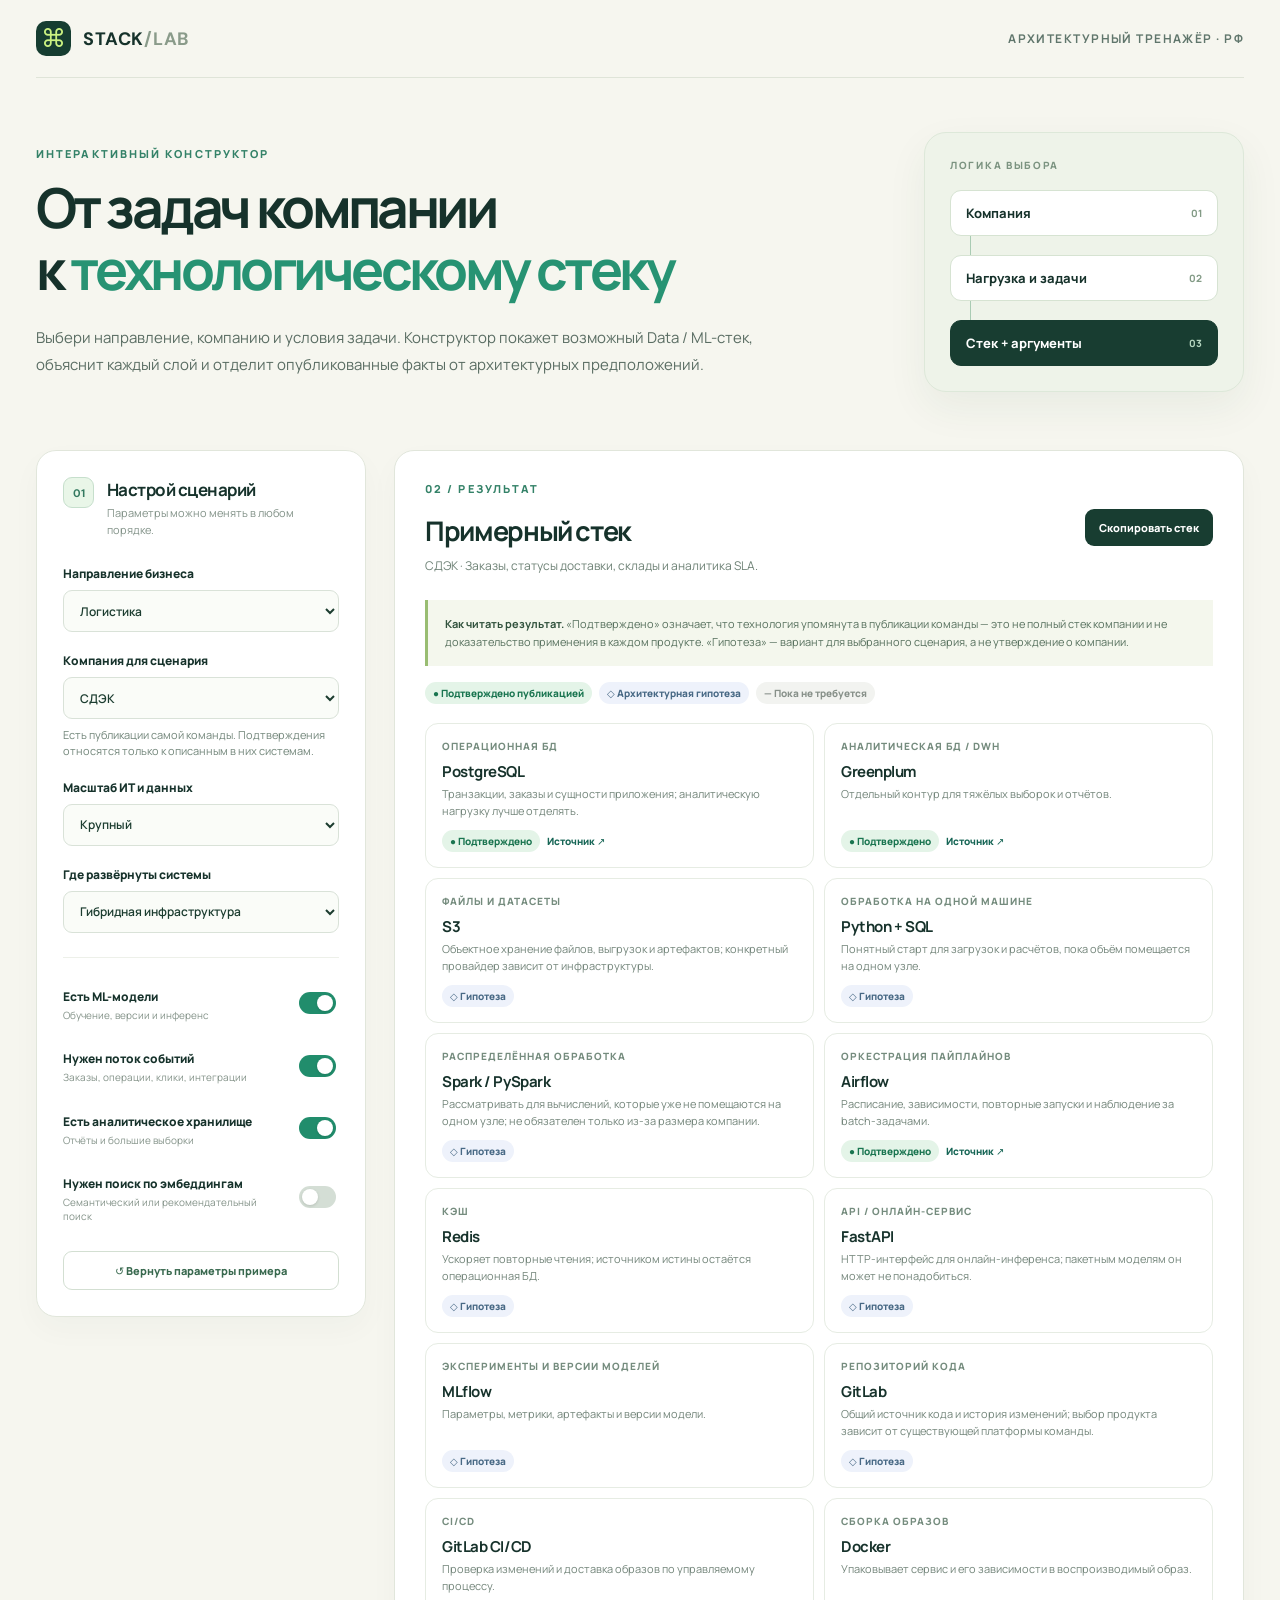
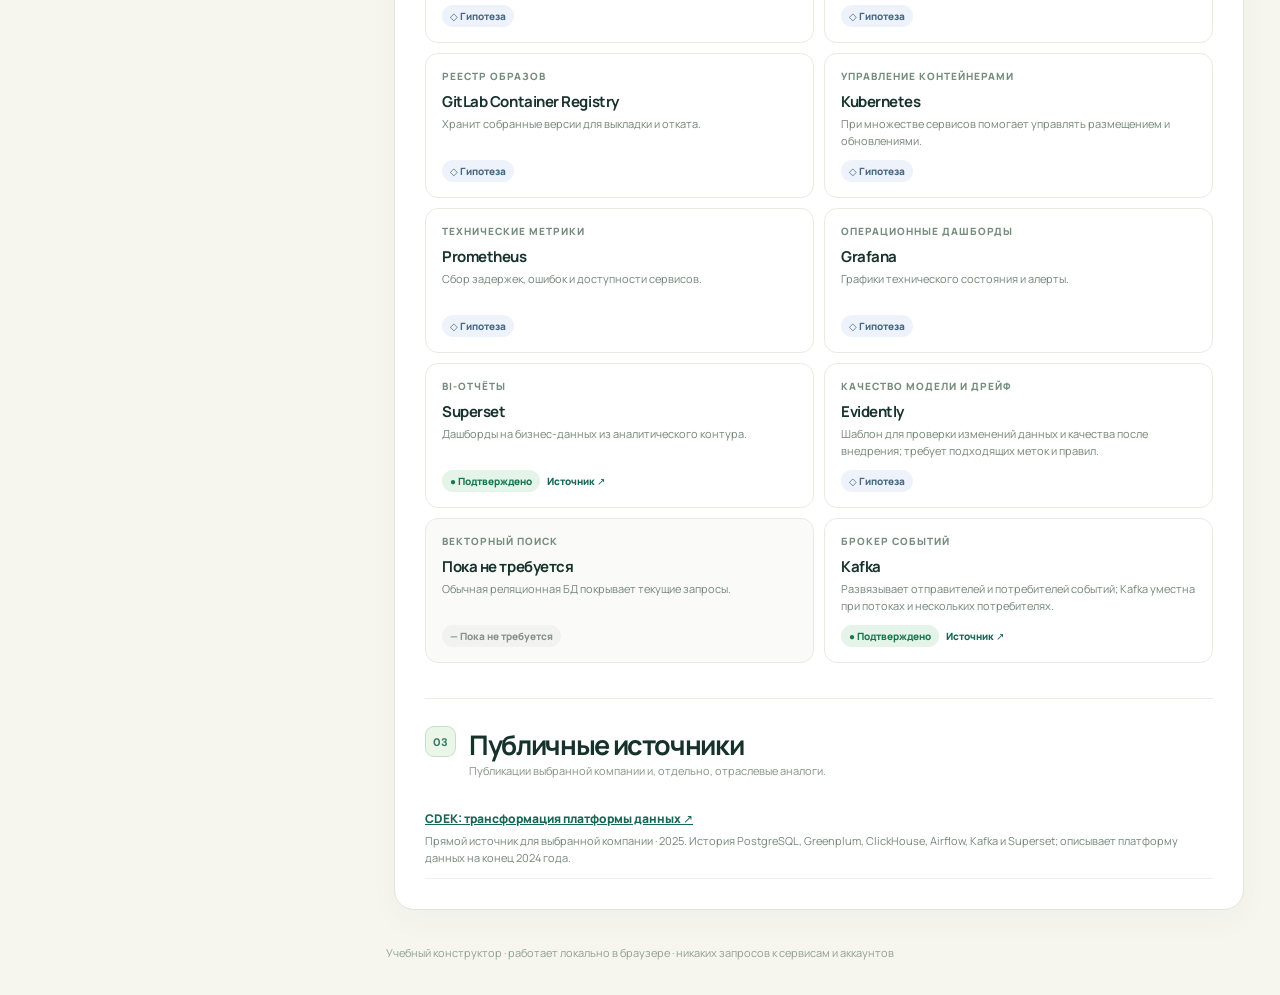
==== index.html @ 6a3a3552 "Add Russian Data and ML stack constructor" ====
<!doctype html>
<html lang="ru">
<head>
  <meta charset="utf-8">
  <meta name="viewport" content="width=device-width, initial-scale=1">
  <meta name="color-scheme" content="light">
  <title>Конструктор Data / ML-стека</title>
  <link rel="stylesheet" href="styles.css">
  <script src="app.js" defer></script>
</head>
<body>
  <div class="shell">
    <header class="site-header">
      <div class="brand"><span class="brand-mark">⌘</span><span>STACK<span class="brand-light">/LAB</span></span></div>
      <span class="header-note">Архитектурный тренажёр · РФ</span>
    </header>

    <main>
      <section class="hero">
        <div class="hero-copy">
          <p class="eyebrow">ИНТЕРАКТИВНЫЙ КОНСТРУКТОР</p>
          <h1>От задач компании<br>к <em>технологическому стеку</em></h1>
          <p class="lead">Выбери направление, компанию и условия задачи. Конструктор покажет возможный Data / ML-стек, объяснит каждый слой и отделит опубликованные факты от архитектурных предположений.</p>
        </div>
        <div class="hero-diagram" aria-hidden="true">
          <div class="diagram-label">ЛОГИКА ВЫБОРА</div>
          <div class="diagram-node">Компания <span>01</span></div>
          <div class="diagram-connector"></div>
          <div class="diagram-node">Нагрузка и задачи <span>02</span></div>
          <div class="diagram-connector"></div>
          <div class="diagram-node active">Стек + аргументы <span>03</span></div>
        </div>
      </section>

      <div class="workspace">
        <aside class="controls" aria-labelledby="config-title">
          <div class="panel-heading"><span class="step">01</span><div><h2 id="config-title">Настрой сценарий</h2><p>Параметры можно менять в любом порядке.</p></div></div>
          <label for="industry">Направление бизнеса</label>
          <select id="industry"></select>
          <label for="company">Компания для сценария</label>
          <select id="company"></select>
          <p class="field-hint" id="company-context"></p>

          <label for="scale">Масштаб ИТ и данных</label>
          <select id="scale"><option value="small">Небольшой</option><option value="medium">Средний</option><option value="large">Крупный</option></select>

          <label for="infra">Где развёрнуты системы</label>
          <select id="infra"><option value="cloud">Преимущественно облако</option><option value="onprem">Собственные серверы</option><option value="hybrid">Гибридная инфраструктура</option></select>

          <div class="divider"></div>
          <div class="toggle-row"><div><label for="ml">Есть ML-модели</label><p>Обучение, версии и инференс</p></div><input id="ml" type="checkbox"></div>
          <div class="toggle-row"><div><label for="events">Нужен поток событий</label><p>Заказы, операции, клики, интеграции</p></div><input id="events" type="checkbox"></div>
          <div class="toggle-row"><div><label for="analytics">Есть аналитическое хранилище</label><p>Отчёты и большие выборки</p></div><input id="analytics" type="checkbox"></div>
          <div class="toggle-row"><div><label for="vector">Нужен поиск по эмбеддингам</label><p>Семантический или рекомендательный поиск</p></div><input id="vector" type="checkbox"></div>
          <button class="secondary-button" id="reset" type="button">↺ Вернуть параметры примера</button>
        </aside>

        <section class="results" aria-labelledby="results-title">
          <div class="results-top"><div><p class="eyebrow">02 / РЕЗУЛЬТАТ</p><h2 id="results-title">Примерный стек</h2><p id="summary" class="result-summary"></p></div><button id="copy" class="copy-button" type="button">Скопировать стек</button></div>
          <div class="notice"><strong>Как читать результат.</strong> «Подтверждено» означает, что технология упомянута в публикации команды — это не полный стек компании и не доказательство применения в каждом продукте. «Гипотеза» — вариант для выбранного сценария, а не утверждение о компании.</div>
          <div class="legend"><span class="badge confirmed">● Подтверждено публикацией</span><span class="badge proposed">◇ Архитектурная гипотеза</span><span class="badge deferred">— Пока не требуется</span></div>
          <div id="stack" class="stack" aria-live="polite"></div>
          <section class="sources" aria-labelledby="sources-title"><div class="section-title"><span class="step">03</span><div><h2 id="sources-title">Публичные источники</h2><p>Публикации выбранной компании и, отдельно, отраслевые аналоги.</p></div></div><div id="sources-list"></div></section>
        </section>
      </div>
    </main>
    <footer>Учебный конструктор · работает локально в браузере · никаких запросов к сервисам и аккаунтов</footer>
  </div>
</body>
</html>
---- styles.css ----
@import url('https://fonts.googleapis.com/css2?family=DM+Sans:wght@400;500;600;700&family=Manrope:wght@400;500;600;700;800&display=swap');
:root{font-family:Manrope,'Segoe UI',sans-serif;color:#16322b;background:#f6f6ef;font-synthesis:none}
*{box-sizing:border-box}body{margin:0}button,select,input{font:inherit}button{cursor:pointer}a{color:#176656}a:hover{text-decoration:none}
.shell{max-width:1560px;margin:auto;padding:0 36px}.site-header{height:78px;display:flex;align-items:center;justify-content:space-between;border-bottom:1px solid #dfe4d8}.brand{display:flex;align-items:center;gap:12px;font-family:'DM Sans',sans-serif;font-size:18px;font-weight:700;letter-spacing:.03em}.brand-mark{display:grid;place-items:center;width:35px;height:35px;border-radius:10px;background:#163d31;color:#cbf281;font-size:25px}.brand-light{color:#8a9b8a}.header-note{font-size:12px;font-weight:700;letter-spacing:.12em;text-transform:uppercase;color:#60766c}
.hero{display:grid;grid-template-columns:minmax(0,1.5fr) 320px;gap:50px;align-items:center;padding:54px 0 58px}.eyebrow{margin:0 0 16px;color:#348268;font-size:11px;font-weight:800;letter-spacing:.19em}.hero h1{font-size:clamp(36px,4.3vw,65px);letter-spacing:-.065em;line-height:1.12;margin:0;max-width:890px}.hero em{font-style:normal;color:#279373}.lead{max-width:760px;line-height:1.75;color:#5a6d63;font-size:15px;margin:25px 0 0}.hero-diagram{padding:25px;border:1px solid #dde8d9;border-radius:22px;background:#eef3e9;box-shadow:0 16px 40px #244e3010}.diagram-label{font-size:10px;color:#7b9380;letter-spacing:.17em;font-weight:800;margin-bottom:18px}.diagram-node{display:flex;align-items:center;justify-content:space-between;padding:13px 15px;border:1px solid #d6e3d2;border-radius:11px;background:#fff;font-size:13px;font-weight:750}.diagram-node span{font-size:10px;color:#839b86}.diagram-node.active{background:#183d31;color:white;border-color:#183d31}.diagram-node.active span{color:#b5d6bf}.diagram-connector{height:19px;width:1px;background:#a9cbb3;margin-left:20px}
.workspace{display:grid;grid-template-columns:330px minmax(0,1fr);gap:28px;align-items:start}.controls,.results{border:1px solid #e1e6db;border-radius:20px;background:#fff;box-shadow:0 12px 30px #1a453508}.controls{padding:26px;position:sticky;top:20px}.panel-heading,.section-title{display:flex;align-items:flex-start;gap:13px;margin-bottom:27px}.step{display:grid;place-items:center;flex:none;width:31px;height:31px;border:1px solid #c6dfcc;border-radius:9px;background:#e9f6e8;color:#347960;font:700 11px 'DM Sans',sans-serif}.controls h2,.sources h2{font-size:17px;letter-spacing:-.03em;margin:1px 0 4px}.panel-heading p,.section-title p{color:#829288;font-size:11px;line-height:1.5;margin:0}.controls>label{display:block;font-size:12px;font-weight:800;margin:20px 0 8px}.controls select{width:100%;height:42px;padding:0 12px;border:1px solid #d9e2d8;background:#fafcf8;border-radius:9px;color:#1c3d30;font-weight:600;font-size:12px}.controls select:focus,.controls input:focus-visible,button:focus-visible{outline:3px solid #80cdb0;outline-offset:2px}.field-hint{min-height:31px;margin:8px 0 5px;color:#72867a;line-height:1.45;font-size:11px}.divider{height:1px;background:#edf0e9;margin:24px 0 14px}.toggle-row{display:flex;justify-content:space-between;align-items:center;gap:12px;padding:12px 0}.toggle-row label{font-size:12px;font-weight:800;cursor:pointer}.toggle-row p{font-size:10px;color:#849389;margin:3px 0 0;line-height:1.35}.toggle-row input{appearance:none;flex:none;width:37px;height:22px;border-radius:20px;background:#d4ded5;position:relative;cursor:pointer;transition:background .2s}.toggle-row input:after{content:"";position:absolute;top:3px;left:3px;width:16px;height:16px;border-radius:50%;background:white;box-shadow:0 1px 3px #0002;transition:transform .2s}.toggle-row input:checked{background:#218d6c}.toggle-row input:checked:after{transform:translateX(15px)}.secondary-button{width:100%;margin-top:16px;padding:11px;border:1px solid #d3dfd2;border-radius:9px;background:#fff;color:#39694f;font-size:11px;font-weight:800}.secondary-button:hover{background:#f2f8ee}
.results{padding:30px}.results-top{display:flex;justify-content:space-between;align-items:center;gap:20px}.results h2{font-size:27px;letter-spacing:-.05em;margin:0}.result-summary{font-size:12px;color:#6e8276;margin:8px 0 0}.copy-button{flex:none;padding:11px 14px;background:#183d31;color:#fff;border:0;border-radius:9px;font-size:11px;font-weight:800}.copy-button:hover{background:#276c53}.notice{margin:26px 0 16px;padding:15px 17px;border-left:3px solid #99bd72;background:#f4f7ed;color:#56705d;font-size:11px;line-height:1.65}.notice strong{color:#31523d}.legend{display:flex;gap:7px;flex-wrap:wrap;margin-bottom:19px}.badge{display:inline-flex;align-items:center;border-radius:99px;padding:4px 8px;font-size:10px;font-weight:800;white-space:nowrap}.badge.confirmed{background:#e4f4e8;color:#1a7550}.badge.proposed{background:#eef2fb;color:#486985}.badge.deferred{background:#f2f3f0;color:#88918a}
.stack{display:grid;grid-template-columns:repeat(2,minmax(0,1fr));gap:10px}.stack-card{border:1px solid #e6ece3;border-radius:13px;padding:15px 16px;min-height:124px;transition:border-color .2s,transform .2s;background:#fff}.stack-card:hover{border-color:#95c1a8;transform:translateY(-2px)}.stack-card.off{background:#fafbf9}.stack-card-head{display:flex;align-items:flex-start;justify-content:space-between;gap:9px}.layer{font-size:10px;text-transform:uppercase;letter-spacing:.1em;color:#758c7e;font-weight:800}.stack-card h3{font-size:15px;margin:8px 0 4px;letter-spacing:-.03em}.stack-card p{font-size:11px;line-height:1.5;color:#73857a;margin:0}.stack-card .badge{margin-top:11px}.stack-card a{font-size:10px;font-weight:800;text-decoration:none;margin-left:7px}.stack-card a:hover{text-decoration:underline}.stack-card .reason{min-height:33px}.sources{margin-top:35px;border-top:1px solid #e9eee7;padding-top:27px}.sources .section-title{margin-bottom:14px}.source-item{padding:12px 0;border-bottom:1px solid #eef1ec}.source-item a{font-size:12px;font-weight:800}.source-item p{font-size:11px;color:#74867b;line-height:1.55;margin:4px 0 0}.empty-source{color:#708378;font-size:12px}footer{padding:35px 0;color:#90a096;text-align:center;font-size:11px}
@media(max-width:980px){.hero{grid-template-columns:1fr}.hero-diagram{display:none}.workspace{grid-template-columns:1fr}.controls{position:static}.stack{grid-template-columns:repeat(2,minmax(0,1fr))}}
@media(max-width:640px){.shell{padding:0 16px}.site-header{height:62px}.header-note{display:none}.hero{padding:37px 0}.hero h1{font-size:37px}.lead{font-size:13px}.results,.controls{padding:20px}.results-top{align-items:flex-start;flex-direction:column}.stack{grid-template-columns:1fr}}
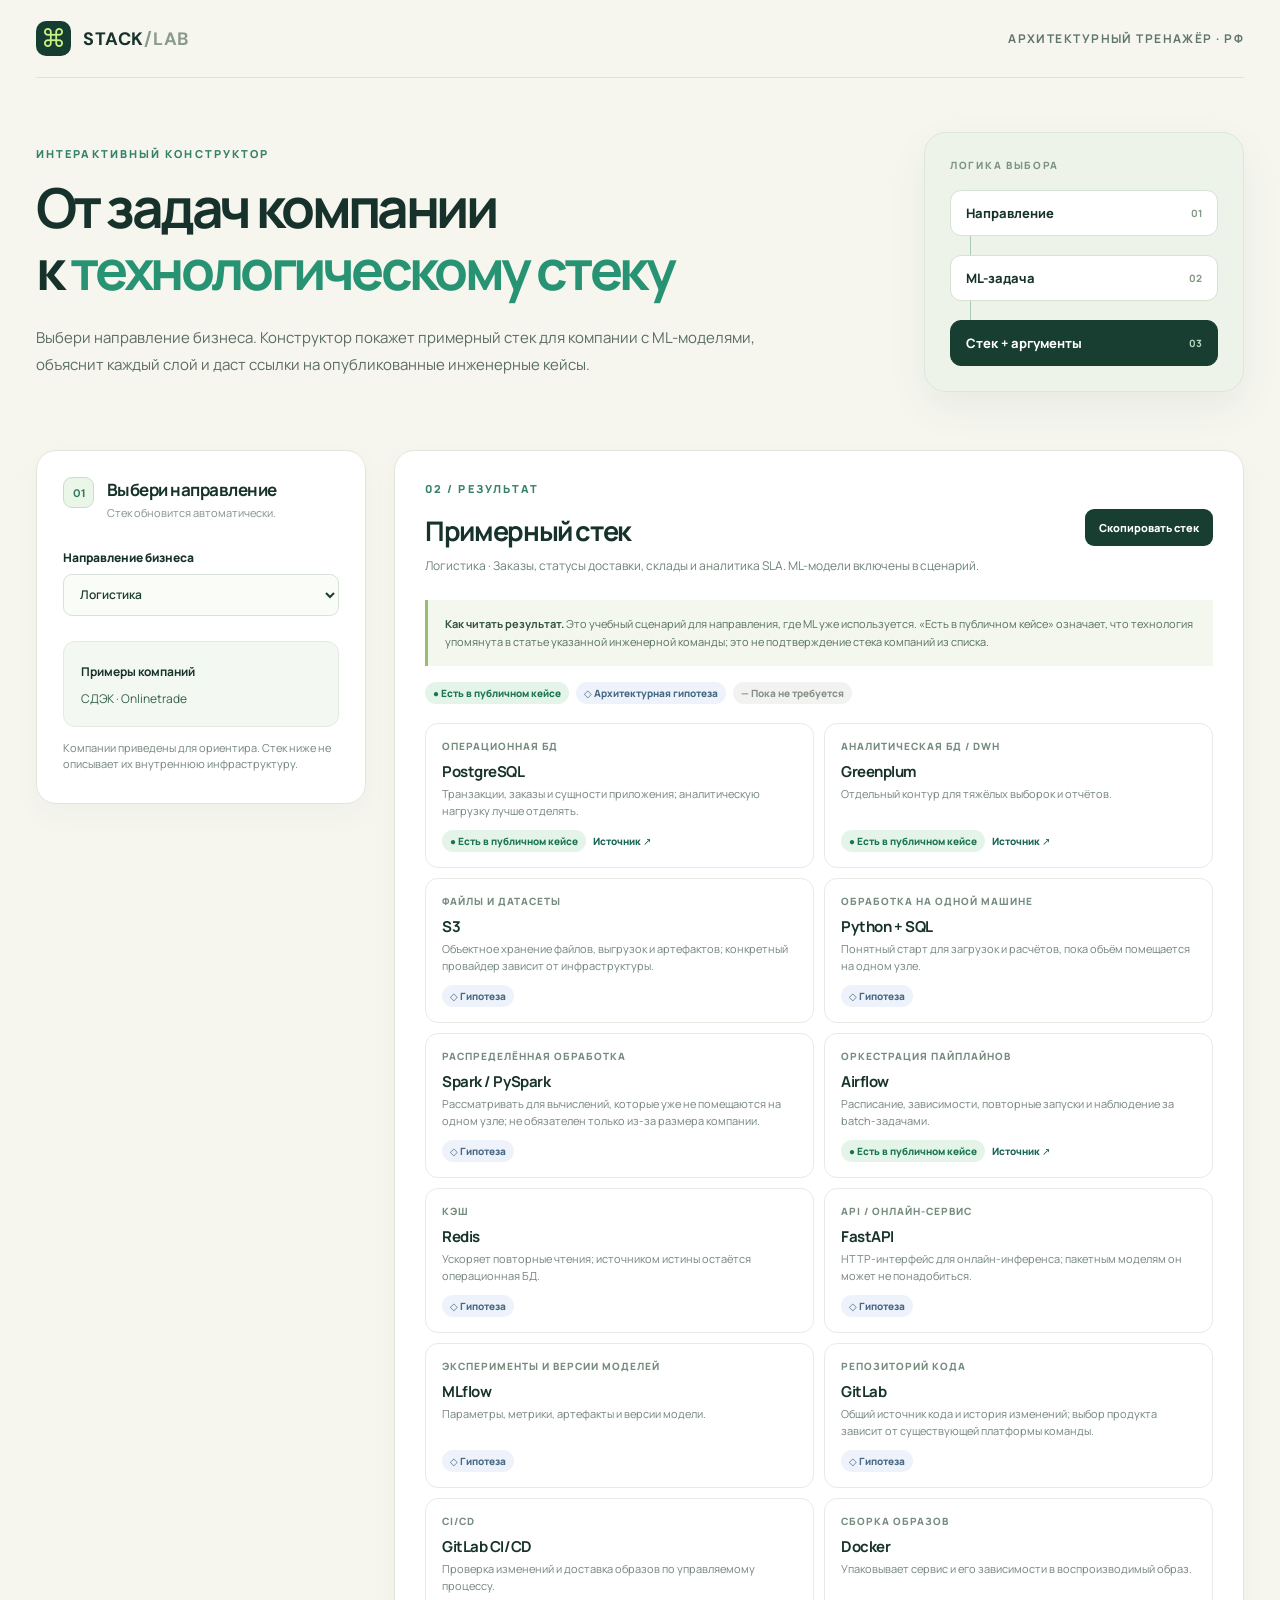
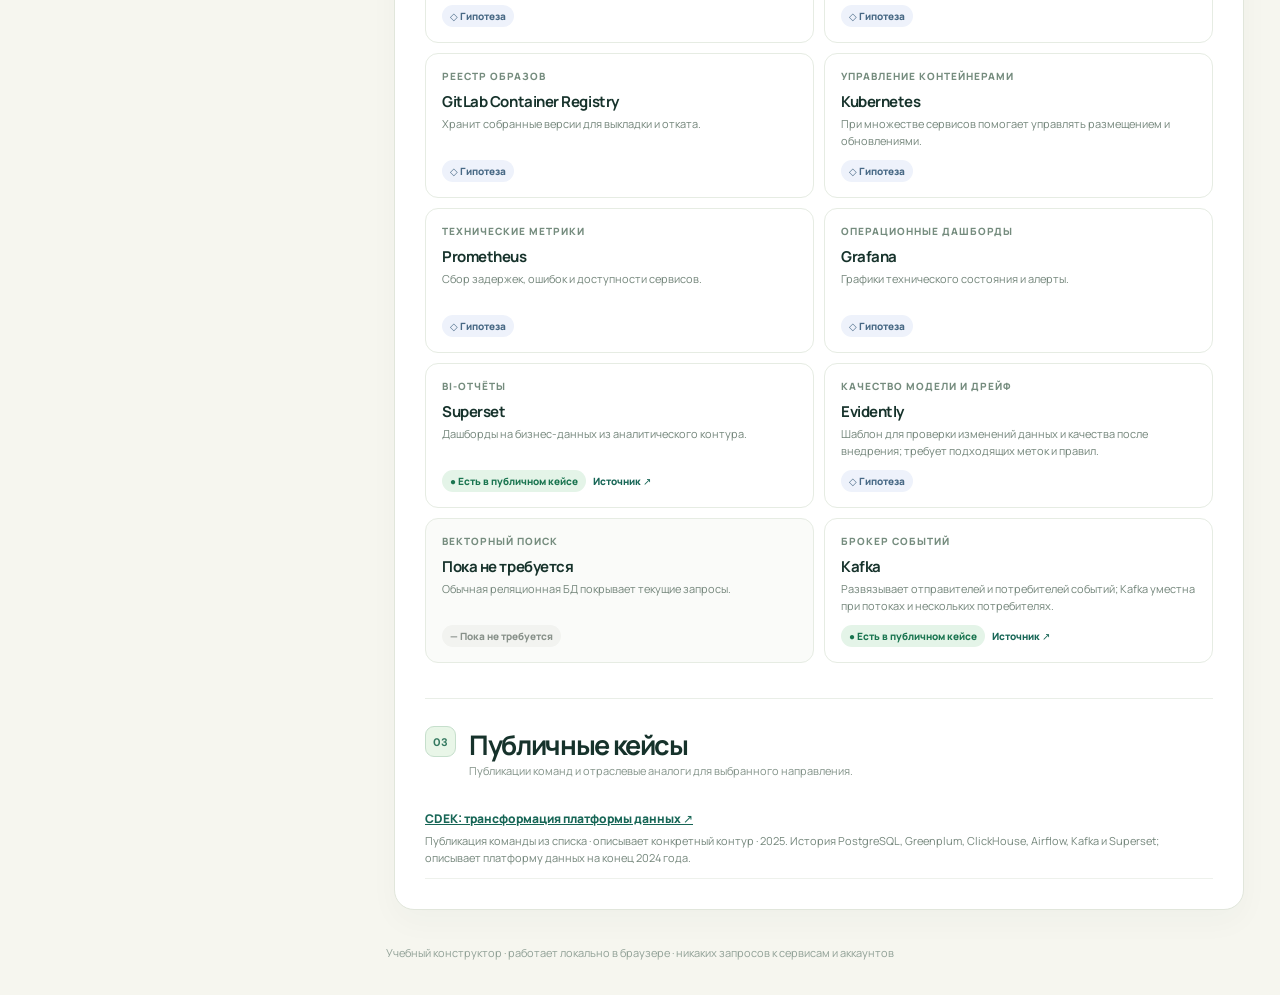
==== commit d51a7d4a: "Simplify sector scenarios and expand sourced company cases" ====
--- a/index.html
+++ b/index.html
@@ -20,13 +20,13 @@
         <div class="hero-copy">
           <p class="eyebrow">ИНТЕРАКТИВНЫЙ КОНСТРУКТОР</p>
           <h1>От задач компании<br>к <em>технологическому стеку</em></h1>
-          <p class="lead">Выбери направление, компанию и условия задачи. Конструктор покажет возможный Data / ML-стек, объяснит каждый слой и отделит опубликованные факты от архитектурных предположений.</p>
+          <p class="lead">Выбери направление бизнеса. Конструктор покажет примерный стек для компании с ML-моделями, объяснит каждый слой и даст ссылки на опубликованные инженерные кейсы.</p>
         </div>
         <div class="hero-diagram" aria-hidden="true">
           <div class="diagram-label">ЛОГИКА ВЫБОРА</div>
-          <div class="diagram-node">Компания <span>01</span></div>
+          <div class="diagram-node">Направление <span>01</span></div>
           <div class="diagram-connector"></div>
-          <div class="diagram-node">Нагрузка и задачи <span>02</span></div>
+          <div class="diagram-node">ML-задача <span>02</span></div>
           <div class="diagram-connector"></div>
           <div class="diagram-node active">Стек + аргументы <span>03</span></div>
         </div>
@@ -34,33 +34,19 @@
 
       <div class="workspace">
         <aside class="controls" aria-labelledby="config-title">
-          <div class="panel-heading"><span class="step">01</span><div><h2 id="config-title">Настрой сценарий</h2><p>Параметры можно менять в любом порядке.</p></div></div>
+          <div class="panel-heading"><span class="step">01</span><div><h2 id="config-title">Выбери направление</h2><p>Стек обновится автоматически.</p></div></div>
           <label for="industry">Направление бизнеса</label>
           <select id="industry"></select>
-          <label for="company">Компания для сценария</label>
-          <select id="company"></select>
-          <p class="field-hint" id="company-context"></p>
-
-          <label for="scale">Масштаб ИТ и данных</label>
-          <select id="scale"><option value="small">Небольшой</option><option value="medium">Средний</option><option value="large">Крупный</option></select>
-
-          <label for="infra">Где развёрнуты системы</label>
-          <select id="infra"><option value="cloud">Преимущественно облако</option><option value="onprem">Собственные серверы</option><option value="hybrid">Гибридная инфраструктура</option></select>
-
-          <div class="divider"></div>
-          <div class="toggle-row"><div><label for="ml">Есть ML-модели</label><p>Обучение, версии и инференс</p></div><input id="ml" type="checkbox"></div>
-          <div class="toggle-row"><div><label for="events">Нужен поток событий</label><p>Заказы, операции, клики, интеграции</p></div><input id="events" type="checkbox"></div>
-          <div class="toggle-row"><div><label for="analytics">Есть аналитическое хранилище</label><p>Отчёты и большие выборки</p></div><input id="analytics" type="checkbox"></div>
-          <div class="toggle-row"><div><label for="vector">Нужен поиск по эмбеддингам</label><p>Семантический или рекомендательный поиск</p></div><input id="vector" type="checkbox"></div>
-          <button class="secondary-button" id="reset" type="button">↺ Вернуть параметры примера</button>
+          <div class="company-examples"><strong>Примеры компаний</strong><p id="company-examples"></p></div>
+          <p class="field-hint">Компании приведены для ориентира. Стек ниже не описывает их внутреннюю инфраструктуру.</p>
         </aside>
 
         <section class="results" aria-labelledby="results-title">
           <div class="results-top"><div><p class="eyebrow">02 / РЕЗУЛЬТАТ</p><h2 id="results-title">Примерный стек</h2><p id="summary" class="result-summary"></p></div><button id="copy" class="copy-button" type="button">Скопировать стек</button></div>
-          <div class="notice"><strong>Как читать результат.</strong> «Подтверждено» означает, что технология упомянута в публикации команды — это не полный стек компании и не доказательство применения в каждом продукте. «Гипотеза» — вариант для выбранного сценария, а не утверждение о компании.</div>
-          <div class="legend"><span class="badge confirmed">● Подтверждено публикацией</span><span class="badge proposed">◇ Архитектурная гипотеза</span><span class="badge deferred">— Пока не требуется</span></div>
+          <div class="notice"><strong>Как читать результат.</strong> Это учебный сценарий для направления, где ML уже используется. «Есть в публичном кейсе» означает, что технология упомянута в статье указанной инженерной команды; это не подтверждение стека компаний из списка.</div>
+          <div class="legend"><span class="badge confirmed">● Есть в публичном кейсе</span><span class="badge proposed">◇ Архитектурная гипотеза</span><span class="badge deferred">— Пока не требуется</span></div>
           <div id="stack" class="stack" aria-live="polite"></div>
-          <section class="sources" aria-labelledby="sources-title"><div class="section-title"><span class="step">03</span><div><h2 id="sources-title">Публичные источники</h2><p>Публикации выбранной компании и, отдельно, отраслевые аналоги.</p></div></div><div id="sources-list"></div></section>
+          <section class="sources" aria-labelledby="sources-title"><div class="section-title"><span class="step">03</span><div><h2 id="sources-title">Публичные кейсы</h2><p>Публикации команд и отраслевые аналоги для выбранного направления.</p></div></div><div id="sources-list"></div></section>
         </section>
       </div>
     </main>
--- a/styles.css
+++ b/styles.css
@@ -5,6 +5,7 @@
 .hero{display:grid;grid-template-columns:minmax(0,1.5fr) 320px;gap:50px;align-items:center;padding:54px 0 58px}.eyebrow{margin:0 0 16px;color:#348268;font-size:11px;font-weight:800;letter-spacing:.19em}.hero h1{font-size:clamp(36px,4.3vw,65px);letter-spacing:-.065em;line-height:1.12;margin:0;max-width:890px}.hero em{font-style:normal;color:#279373}.lead{max-width:760px;line-height:1.75;color:#5a6d63;font-size:15px;margin:25px 0 0}.hero-diagram{padding:25px;border:1px solid #dde8d9;border-radius:22px;background:#eef3e9;box-shadow:0 16px 40px #244e3010}.diagram-label{font-size:10px;color:#7b9380;letter-spacing:.17em;font-weight:800;margin-bottom:18px}.diagram-node{display:flex;align-items:center;justify-content:space-between;padding:13px 15px;border:1px solid #d6e3d2;border-radius:11px;background:#fff;font-size:13px;font-weight:750}.diagram-node span{font-size:10px;color:#839b86}.diagram-node.active{background:#183d31;color:white;border-color:#183d31}.diagram-node.active span{color:#b5d6bf}.diagram-connector{height:19px;width:1px;background:#a9cbb3;margin-left:20px}
 .workspace{display:grid;grid-template-columns:330px minmax(0,1fr);gap:28px;align-items:start}.controls,.results{border:1px solid #e1e6db;border-radius:20px;background:#fff;box-shadow:0 12px 30px #1a453508}.controls{padding:26px;position:sticky;top:20px}.panel-heading,.section-title{display:flex;align-items:flex-start;gap:13px;margin-bottom:27px}.step{display:grid;place-items:center;flex:none;width:31px;height:31px;border:1px solid #c6dfcc;border-radius:9px;background:#e9f6e8;color:#347960;font:700 11px 'DM Sans',sans-serif}.controls h2,.sources h2{font-size:17px;letter-spacing:-.03em;margin:1px 0 4px}.panel-heading p,.section-title p{color:#829288;font-size:11px;line-height:1.5;margin:0}.controls>label{display:block;font-size:12px;font-weight:800;margin:20px 0 8px}.controls select{width:100%;height:42px;padding:0 12px;border:1px solid #d9e2d8;background:#fafcf8;border-radius:9px;color:#1c3d30;font-weight:600;font-size:12px}.controls select:focus,.controls input:focus-visible,button:focus-visible{outline:3px solid #80cdb0;outline-offset:2px}.field-hint{min-height:31px;margin:8px 0 5px;color:#72867a;line-height:1.45;font-size:11px}.divider{height:1px;background:#edf0e9;margin:24px 0 14px}.toggle-row{display:flex;justify-content:space-between;align-items:center;gap:12px;padding:12px 0}.toggle-row label{font-size:12px;font-weight:800;cursor:pointer}.toggle-row p{font-size:10px;color:#849389;margin:3px 0 0;line-height:1.35}.toggle-row input{appearance:none;flex:none;width:37px;height:22px;border-radius:20px;background:#d4ded5;position:relative;cursor:pointer;transition:background .2s}.toggle-row input:after{content:"";position:absolute;top:3px;left:3px;width:16px;height:16px;border-radius:50%;background:white;box-shadow:0 1px 3px #0002;transition:transform .2s}.toggle-row input:checked{background:#218d6c}.toggle-row input:checked:after{transform:translateX(15px)}.secondary-button{width:100%;margin-top:16px;padding:11px;border:1px solid #d3dfd2;border-radius:9px;background:#fff;color:#39694f;font-size:11px;font-weight:800}.secondary-button:hover{background:#f2f8ee}
 .results{padding:30px}.results-top{display:flex;justify-content:space-between;align-items:center;gap:20px}.results h2{font-size:27px;letter-spacing:-.05em;margin:0}.result-summary{font-size:12px;color:#6e8276;margin:8px 0 0}.copy-button{flex:none;padding:11px 14px;background:#183d31;color:#fff;border:0;border-radius:9px;font-size:11px;font-weight:800}.copy-button:hover{background:#276c53}.notice{margin:26px 0 16px;padding:15px 17px;border-left:3px solid #99bd72;background:#f4f7ed;color:#56705d;font-size:11px;line-height:1.65}.notice strong{color:#31523d}.legend{display:flex;gap:7px;flex-wrap:wrap;margin-bottom:19px}.badge{display:inline-flex;align-items:center;border-radius:99px;padding:4px 8px;font-size:10px;font-weight:800;white-space:nowrap}.badge.confirmed{background:#e4f4e8;color:#1a7550}.badge.proposed{background:#eef2fb;color:#486985}.badge.deferred{background:#f2f3f0;color:#88918a}
+.company-examples{margin-top:25px;padding:17px;background:#f4f8f2;border:1px solid #e1ebde;border-radius:12px}.company-examples strong{font-size:12px}.company-examples p{font-size:12px;line-height:1.7;color:#35614b;margin:8px 0 0}.controls .field-hint{margin-top:13px;min-height:0}
 .stack{display:grid;grid-template-columns:repeat(2,minmax(0,1fr));gap:10px}.stack-card{border:1px solid #e6ece3;border-radius:13px;padding:15px 16px;min-height:124px;transition:border-color .2s,transform .2s;background:#fff}.stack-card:hover{border-color:#95c1a8;transform:translateY(-2px)}.stack-card.off{background:#fafbf9}.stack-card-head{display:flex;align-items:flex-start;justify-content:space-between;gap:9px}.layer{font-size:10px;text-transform:uppercase;letter-spacing:.1em;color:#758c7e;font-weight:800}.stack-card h3{font-size:15px;margin:8px 0 4px;letter-spacing:-.03em}.stack-card p{font-size:11px;line-height:1.5;color:#73857a;margin:0}.stack-card .badge{margin-top:11px}.stack-card a{font-size:10px;font-weight:800;text-decoration:none;margin-left:7px}.stack-card a:hover{text-decoration:underline}.stack-card .reason{min-height:33px}.sources{margin-top:35px;border-top:1px solid #e9eee7;padding-top:27px}.sources .section-title{margin-bottom:14px}.source-item{padding:12px 0;border-bottom:1px solid #eef1ec}.source-item a{font-size:12px;font-weight:800}.source-item p{font-size:11px;color:#74867b;line-height:1.55;margin:4px 0 0}.empty-source{color:#708378;font-size:12px}footer{padding:35px 0;color:#90a096;text-align:center;font-size:11px}
 @media(max-width:980px){.hero{grid-template-columns:1fr}.hero-diagram{display:none}.workspace{grid-template-columns:1fr}.controls{position:static}.stack{grid-template-columns:repeat(2,minmax(0,1fr))}}
 @media(max-width:640px){.shell{padding:0 16px}.site-header{height:62px}.header-note{display:none}.hero{padding:37px 0}.hero h1{font-size:37px}.lead{font-size:13px}.results,.controls{padding:20px}.results-top{align-items:flex-start;flex-direction:column}.stack{grid-template-columns:1fr}}
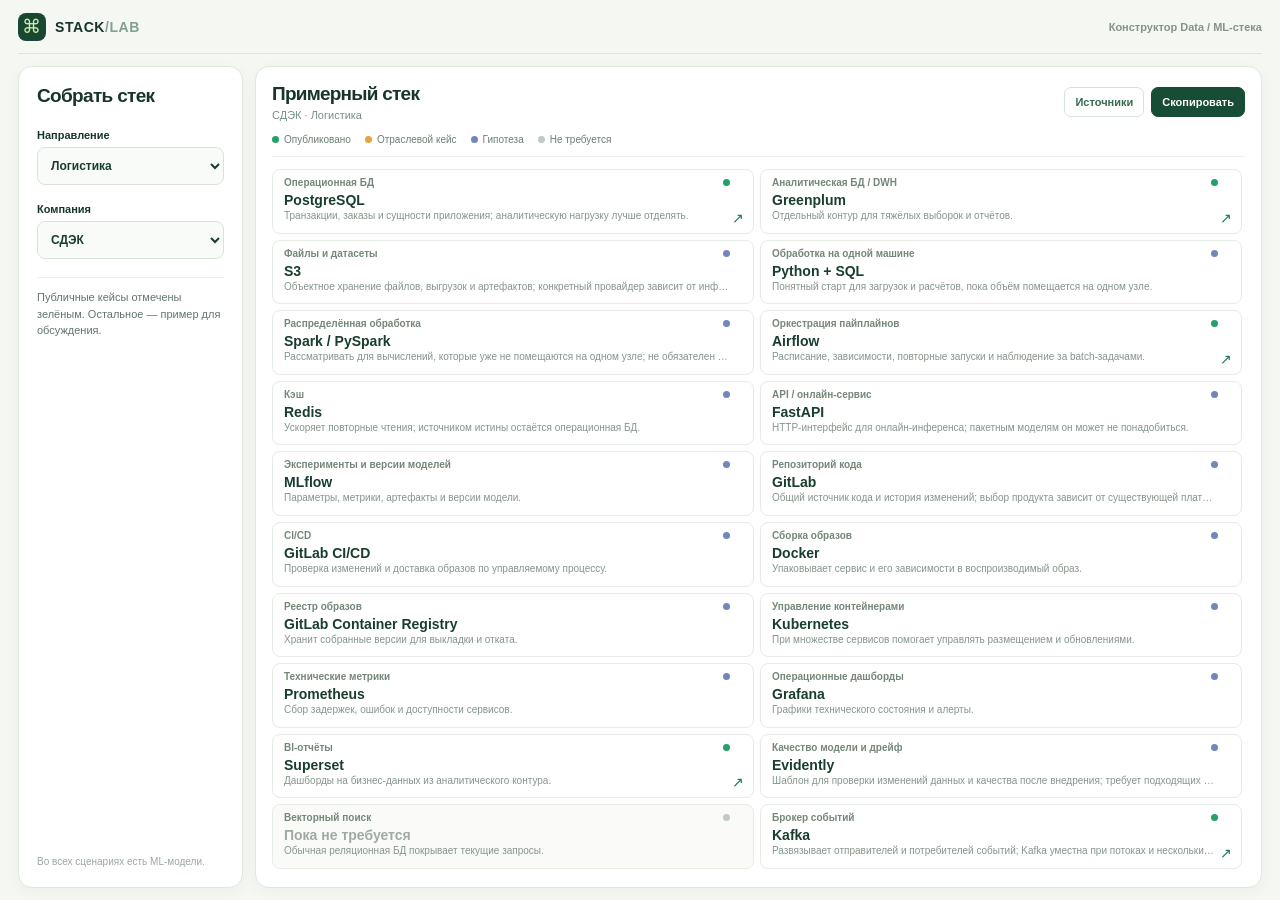
==== commit d5d92c73: "Fix stack rendering and add company selector" ====
--- a/index.html
+++ b/index.html
@@ -5,52 +5,41 @@
   <meta name="viewport" content="width=device-width, initial-scale=1">
   <meta name="color-scheme" content="light">
   <title>Конструктор Data / ML-стека</title>
-  <link rel="stylesheet" href="styles.css">
-  <script src="app.js" defer></script>
+  <link rel="stylesheet" href="styles.css?v=3">
+  <script src="app.js?v=3" defer></script>
 </head>
 <body>
   <div class="shell">
     <header class="site-header">
       <div class="brand"><span class="brand-mark">⌘</span><span>STACK<span class="brand-light">/LAB</span></span></div>
-      <span class="header-note">Архитектурный тренажёр · РФ</span>
+      <span class="header-note">Конструктор Data / ML-стека</span>
     </header>
 
-    <main>
-      <section class="hero">
-        <div class="hero-copy">
-          <p class="eyebrow">ИНТЕРАКТИВНЫЙ КОНСТРУКТОР</p>
-          <h1>От задач компании<br>к <em>технологическому стеку</em></h1>
-          <p class="lead">Выбери направление бизнеса. Конструктор покажет примерный стек для компании с ML-моделями, объяснит каждый слой и даст ссылки на опубликованные инженерные кейсы.</p>
+    <main class="workspace">
+      <aside class="controls" aria-labelledby="config-title">
+        <h1 id="config-title">Собрать стек</h1>
+        <label for="industry">Направление</label>
+        <select id="industry"></select>
+        <label for="company">Компания</label>
+        <select id="company"></select>
+        <p id="company-context" class="company-context"></p>
+        <p class="assumption">Во всех сценариях есть ML-модели.</p>
+      </aside>
+
+      <section class="results" aria-labelledby="results-title">
+        <div class="results-top">
+          <div><h2 id="results-title">Примерный стек</h2><p id="summary" class="result-summary"></p></div>
+          <div class="actions"><button id="sources-open" class="secondary-button" type="button">Источники</button><button id="copy" class="copy-button" type="button">Скопировать</button></div>
         </div>
-        <div class="hero-diagram" aria-hidden="true">
-          <div class="diagram-label">ЛОГИКА ВЫБОРА</div>
-          <div class="diagram-node">Направление <span>01</span></div>
-          <div class="diagram-connector"></div>
-          <div class="diagram-node">ML-задача <span>02</span></div>
-          <div class="diagram-connector"></div>
-          <div class="diagram-node active">Стек + аргументы <span>03</span></div>
-        </div>
+        <div class="legend"><span><i class="status-dot confirmed"></i>Опубликовано</span><span><i class="status-dot analog"></i>Отраслевой кейс</span><span><i class="status-dot proposed"></i>Гипотеза</span><span><i class="status-dot deferred"></i>Не требуется</span></div>
+        <div id="stack" class="stack" aria-live="polite"></div>
       </section>
+    </main>
+  </div>
 
-      <div class="workspace">
-        <aside class="controls" aria-labelledby="config-title">
-          <div class="panel-heading"><span class="step">01</span><div><h2 id="config-title">Выбери направление</h2><p>Стек обновится автоматически.</p></div></div>
-          <label for="industry">Направление бизнеса</label>
-          <select id="industry"></select>
-          <div class="company-examples"><strong>Примеры компаний</strong><p id="company-examples"></p></div>
-          <p class="field-hint">Компании приведены для ориентира. Стек ниже не описывает их внутреннюю инфраструктуру.</p>
-        </aside>
-
-        <section class="results" aria-labelledby="results-title">
-          <div class="results-top"><div><p class="eyebrow">02 / РЕЗУЛЬТАТ</p><h2 id="results-title">Примерный стек</h2><p id="summary" class="result-summary"></p></div><button id="copy" class="copy-button" type="button">Скопировать стек</button></div>
-          <div class="notice"><strong>Как читать результат.</strong> Это учебный сценарий для направления, где ML уже используется. «Есть в публичном кейсе» означает, что технология упомянута в статье указанной инженерной команды; это не подтверждение стека компаний из списка.</div>
-          <div class="legend"><span class="badge confirmed">● Есть в публичном кейсе</span><span class="badge proposed">◇ Архитектурная гипотеза</span><span class="badge deferred">— Пока не требуется</span></div>
-          <div id="stack" class="stack" aria-live="polite"></div>
-          <section class="sources" aria-labelledby="sources-title"><div class="section-title"><span class="step">03</span><div><h2 id="sources-title">Публичные кейсы</h2><p>Публикации команд и отраслевые аналоги для выбранного направления.</p></div></div><div id="sources-list"></div></section>
-        </section>
-      </div>
-    </main>
-    <footer>Учебный конструктор · работает локально в браузере · никаких запросов к сервисам и аккаунтов</footer>
-  </div>
+  <dialog id="sources-dialog" aria-labelledby="sources-title">
+    <div class="dialog-head"><div><h2 id="sources-title">Источники</h2><p id="sources-context"></p></div><button id="sources-close" type="button" aria-label="Закрыть">×</button></div>
+    <div id="sources-list"></div>
+  </dialog>
 </body>
 </html>
--- a/styles.css
+++ b/styles.css
@@ -1,11 +1,13 @@
-@import url('https://fonts.googleapis.com/css2?family=DM+Sans:wght@400;500;600;700&family=Manrope:wght@400;500;600;700;800&display=swap');
-:root{font-family:Manrope,'Segoe UI',sans-serif;color:#16322b;background:#f6f6ef;font-synthesis:none}
-*{box-sizing:border-box}body{margin:0}button,select,input{font:inherit}button{cursor:pointer}a{color:#176656}a:hover{text-decoration:none}
-.shell{max-width:1560px;margin:auto;padding:0 36px}.site-header{height:78px;display:flex;align-items:center;justify-content:space-between;border-bottom:1px solid #dfe4d8}.brand{display:flex;align-items:center;gap:12px;font-family:'DM Sans',sans-serif;font-size:18px;font-weight:700;letter-spacing:.03em}.brand-mark{display:grid;place-items:center;width:35px;height:35px;border-radius:10px;background:#163d31;color:#cbf281;font-size:25px}.brand-light{color:#8a9b8a}.header-note{font-size:12px;font-weight:700;letter-spacing:.12em;text-transform:uppercase;color:#60766c}
-.hero{display:grid;grid-template-columns:minmax(0,1.5fr) 320px;gap:50px;align-items:center;padding:54px 0 58px}.eyebrow{margin:0 0 16px;color:#348268;font-size:11px;font-weight:800;letter-spacing:.19em}.hero h1{font-size:clamp(36px,4.3vw,65px);letter-spacing:-.065em;line-height:1.12;margin:0;max-width:890px}.hero em{font-style:normal;color:#279373}.lead{max-width:760px;line-height:1.75;color:#5a6d63;font-size:15px;margin:25px 0 0}.hero-diagram{padding:25px;border:1px solid #dde8d9;border-radius:22px;background:#eef3e9;box-shadow:0 16px 40px #244e3010}.diagram-label{font-size:10px;color:#7b9380;letter-spacing:.17em;font-weight:800;margin-bottom:18px}.diagram-node{display:flex;align-items:center;justify-content:space-between;padding:13px 15px;border:1px solid #d6e3d2;border-radius:11px;background:#fff;font-size:13px;font-weight:750}.diagram-node span{font-size:10px;color:#839b86}.diagram-node.active{background:#183d31;color:white;border-color:#183d31}.diagram-node.active span{color:#b5d6bf}.diagram-connector{height:19px;width:1px;background:#a9cbb3;margin-left:20px}
-.workspace{display:grid;grid-template-columns:330px minmax(0,1fr);gap:28px;align-items:start}.controls,.results{border:1px solid #e1e6db;border-radius:20px;background:#fff;box-shadow:0 12px 30px #1a453508}.controls{padding:26px;position:sticky;top:20px}.panel-heading,.section-title{display:flex;align-items:flex-start;gap:13px;margin-bottom:27px}.step{display:grid;place-items:center;flex:none;width:31px;height:31px;border:1px solid #c6dfcc;border-radius:9px;background:#e9f6e8;color:#347960;font:700 11px 'DM Sans',sans-serif}.controls h2,.sources h2{font-size:17px;letter-spacing:-.03em;margin:1px 0 4px}.panel-heading p,.section-title p{color:#829288;font-size:11px;line-height:1.5;margin:0}.controls>label{display:block;font-size:12px;font-weight:800;margin:20px 0 8px}.controls select{width:100%;height:42px;padding:0 12px;border:1px solid #d9e2d8;background:#fafcf8;border-radius:9px;color:#1c3d30;font-weight:600;font-size:12px}.controls select:focus,.controls input:focus-visible,button:focus-visible{outline:3px solid #80cdb0;outline-offset:2px}.field-hint{min-height:31px;margin:8px 0 5px;color:#72867a;line-height:1.45;font-size:11px}.divider{height:1px;background:#edf0e9;margin:24px 0 14px}.toggle-row{display:flex;justify-content:space-between;align-items:center;gap:12px;padding:12px 0}.toggle-row label{font-size:12px;font-weight:800;cursor:pointer}.toggle-row p{font-size:10px;color:#849389;margin:3px 0 0;line-height:1.35}.toggle-row input{appearance:none;flex:none;width:37px;height:22px;border-radius:20px;background:#d4ded5;position:relative;cursor:pointer;transition:background .2s}.toggle-row input:after{content:"";position:absolute;top:3px;left:3px;width:16px;height:16px;border-radius:50%;background:white;box-shadow:0 1px 3px #0002;transition:transform .2s}.toggle-row input:checked{background:#218d6c}.toggle-row input:checked:after{transform:translateX(15px)}.secondary-button{width:100%;margin-top:16px;padding:11px;border:1px solid #d3dfd2;border-radius:9px;background:#fff;color:#39694f;font-size:11px;font-weight:800}.secondary-button:hover{background:#f2f8ee}
-.results{padding:30px}.results-top{display:flex;justify-content:space-between;align-items:center;gap:20px}.results h2{font-size:27px;letter-spacing:-.05em;margin:0}.result-summary{font-size:12px;color:#6e8276;margin:8px 0 0}.copy-button{flex:none;padding:11px 14px;background:#183d31;color:#fff;border:0;border-radius:9px;font-size:11px;font-weight:800}.copy-button:hover{background:#276c53}.notice{margin:26px 0 16px;padding:15px 17px;border-left:3px solid #99bd72;background:#f4f7ed;color:#56705d;font-size:11px;line-height:1.65}.notice strong{color:#31523d}.legend{display:flex;gap:7px;flex-wrap:wrap;margin-bottom:19px}.badge{display:inline-flex;align-items:center;border-radius:99px;padding:4px 8px;font-size:10px;font-weight:800;white-space:nowrap}.badge.confirmed{background:#e4f4e8;color:#1a7550}.badge.proposed{background:#eef2fb;color:#486985}.badge.deferred{background:#f2f3f0;color:#88918a}
-.company-examples{margin-top:25px;padding:17px;background:#f4f8f2;border:1px solid #e1ebde;border-radius:12px}.company-examples strong{font-size:12px}.company-examples p{font-size:12px;line-height:1.7;color:#35614b;margin:8px 0 0}.controls .field-hint{margin-top:13px;min-height:0}
-.stack{display:grid;grid-template-columns:repeat(2,minmax(0,1fr));gap:10px}.stack-card{border:1px solid #e6ece3;border-radius:13px;padding:15px 16px;min-height:124px;transition:border-color .2s,transform .2s;background:#fff}.stack-card:hover{border-color:#95c1a8;transform:translateY(-2px)}.stack-card.off{background:#fafbf9}.stack-card-head{display:flex;align-items:flex-start;justify-content:space-between;gap:9px}.layer{font-size:10px;text-transform:uppercase;letter-spacing:.1em;color:#758c7e;font-weight:800}.stack-card h3{font-size:15px;margin:8px 0 4px;letter-spacing:-.03em}.stack-card p{font-size:11px;line-height:1.5;color:#73857a;margin:0}.stack-card .badge{margin-top:11px}.stack-card a{font-size:10px;font-weight:800;text-decoration:none;margin-left:7px}.stack-card a:hover{text-decoration:underline}.stack-card .reason{min-height:33px}.sources{margin-top:35px;border-top:1px solid #e9eee7;padding-top:27px}.sources .section-title{margin-bottom:14px}.source-item{padding:12px 0;border-bottom:1px solid #eef1ec}.source-item a{font-size:12px;font-weight:800}.source-item p{font-size:11px;color:#74867b;line-height:1.55;margin:4px 0 0}.empty-source{color:#708378;font-size:12px}footer{padding:35px 0;color:#90a096;text-align:center;font-size:11px}
-@media(max-width:980px){.hero{grid-template-columns:1fr}.hero-diagram{display:none}.workspace{grid-template-columns:1fr}.controls{position:static}.stack{grid-template-columns:repeat(2,minmax(0,1fr))}}
-@media(max-width:640px){.shell{padding:0 16px}.site-header{height:62px}.header-note{display:none}.hero{padding:37px 0}.hero h1{font-size:37px}.lead{font-size:13px}.results,.controls{padding:20px}.results-top{align-items:flex-start;flex-direction:column}.stack{grid-template-columns:1fr}}
+:root{font-family:'Segoe UI',Arial,sans-serif;color:#17352d;background:#f5f7f2;font-synthesis:none}
+*{box-sizing:border-box}body{margin:0}button,select{font:inherit}button{cursor:pointer}a{color:#18765b}
+.shell{height:100vh;min-height:600px;max-width:1600px;margin:auto;padding:0 18px;display:flex;flex-direction:column}
+.site-header{height:54px;flex:none;display:flex;align-items:center;justify-content:space-between;border-bottom:1px solid #dce6db}
+.brand{display:flex;align-items:center;gap:9px;font-size:14px;font-weight:800;letter-spacing:.04em}.brand-mark{display:grid;place-items:center;width:28px;height:28px;border-radius:8px;background:#194734;color:#d0eea4;font-size:19px}.brand-light{color:#83a093}.header-note{font-size:11px;color:#829388;font-weight:600}
+.workspace{flex:1;min-height:0;display:grid;grid-template-columns:225px minmax(0,1fr);gap:12px;padding:12px 0}.controls,.results{min-width:0;border:1px solid #dfe8dd;border-radius:14px;background:#fff;box-shadow:0 4px 16px #183d2a0a}
+.controls{padding:18px;display:flex;flex-direction:column}.controls h1{font-size:19px;letter-spacing:-.035em;margin:0 0 22px}.controls label{font-size:11px;font-weight:750;margin:0 0 6px}.controls select{height:38px;width:100%;margin-bottom:18px;padding:0 9px;border:1px solid #d9e3d8;border-radius:8px;background:#f9fbf8;color:#193e30;font-size:12px;font-weight:600}.controls select:focus-visible,button:focus-visible,a:focus-visible{outline:3px solid #86d0ad;outline-offset:2px}.company-context{margin:0;padding:11px 0;border-top:1px solid #edf1eb;color:#62766b;font-size:11px;line-height:1.5}.assumption{margin:auto 0 0;color:#9aa99d;font-size:10px;line-height:1.4}
+.results{min-height:0;padding:16px;display:flex;flex-direction:column}.results-top{flex:none;display:flex;justify-content:space-between;align-items:center;gap:15px}.results h2{font-size:19px;letter-spacing:-.04em;margin:0}.result-summary{font-size:11px;color:#789083;margin:4px 0 0}.actions{display:flex;gap:7px;flex:none}.actions button{border-radius:7px;padding:8px 10px;font-size:11px;font-weight:700}.secondary-button{border:1px solid #d7e2d8;background:#fff;color:#356b50}.secondary-button:hover{background:#f0f8ef}.copy-button{border:1px solid #174d37;background:#174d37;color:#fff}.copy-button:hover{background:#286f4e}
+.legend{flex:none;display:flex;gap:14px;flex-wrap:wrap;margin:13px 0 12px;padding-bottom:11px;border-bottom:1px solid #edf1eb;font-size:10px;color:#6c8073}.legend span{display:inline-flex;gap:5px;align-items:center}.status-dot{display:inline-block;width:7px;height:7px;flex:none;border-radius:50%;background:#a8b8aa}.status-dot.confirmed{background:#24a06b}.status-dot.analog{background:#e3a53d}.status-dot.proposed{background:#7187bc}.status-dot.deferred{background:#c0c9c2}
+.stack{flex:1;min-height:0;overflow-y:auto;display:grid;grid-template-columns:repeat(2,minmax(0,1fr));grid-auto-rows:minmax(58px,1fr);gap:6px;padding:0 3px 2px 0;scrollbar-color:#c5d4c6 transparent;scrollbar-width:thin}.stack-card{position:relative;min-width:0;min-height:0;border:1px solid #e5ece3;border-radius:8px;padding:7px 11px;background:#fff;overflow:hidden}.stack-card:hover{border-color:#9cc9aa;background:#fcfefb}.stack-card.deferred{background:#fafbf9}.card-top{display:flex;align-items:center;justify-content:space-between;gap:5px;padding-right:12px}.layer{overflow:hidden;text-overflow:ellipsis;white-space:nowrap;color:#748779;font-size:10px;font-weight:650}.tech{margin:4px 14px 1px 0;overflow:hidden;text-overflow:ellipsis;white-space:nowrap;color:#193e2e;font-size:14px;font-weight:750;line-height:1.15}.deferred .tech{color:#a0aaa1}.reason{margin:0 12px 0 0;overflow:hidden;text-overflow:ellipsis;white-space:nowrap;color:#85958a;font-size:10px;line-height:1.3}.card-source{position:absolute;right:9px;bottom:8px;font-size:14px;text-decoration:none;line-height:1}.card-source:hover{text-decoration:underline}
+dialog{width:min(560px,calc(100% - 28px));max-height:min(650px,calc(100vh - 40px));border:1px solid #d8e7d8;border-radius:13px;padding:18px 20px;box-shadow:0 25px 75px #193b3050;color:#17352d}dialog::backdrop{background:#14291f99}.dialog-head{display:flex;justify-content:space-between;align-items:flex-start;gap:15px;padding-bottom:10px;border-bottom:1px solid #e8eee6}.dialog-head h2{font-size:18px;margin:0}.dialog-head p{font-size:11px;color:#718579;margin:5px 0 0;line-height:1.5}.dialog-head button{border:0;background:#f1f5ef;color:#4c6956;border-radius:6px;width:26px;height:26px;font-size:20px;line-height:1}.source-item{padding:12px 0;border-bottom:1px solid #edf1eb}.source-item a{font-size:12px;font-weight:700}.source-item p{font-size:11px;line-height:1.5;color:#6e8175;margin:5px 0 0}
+@media(max-width:760px){.shell{height:auto;min-height:100vh}.workspace{display:block;padding:10px 0}.controls{margin-bottom:10px}.controls h1{margin-bottom:15px}.controls select{margin-bottom:12px}.assumption{margin-top:10px}.results{min-height:0}.stack{overflow:visible;grid-auto-rows:minmax(64px,auto)}}
+@media(max-width:520px){.shell{padding:0 10px}.header-note{display:none}.results-top{align-items:flex-start;flex-direction:column}.legend{gap:7px 12px}.stack{grid-template-columns:1fr}.stack-card{min-height:62px}}
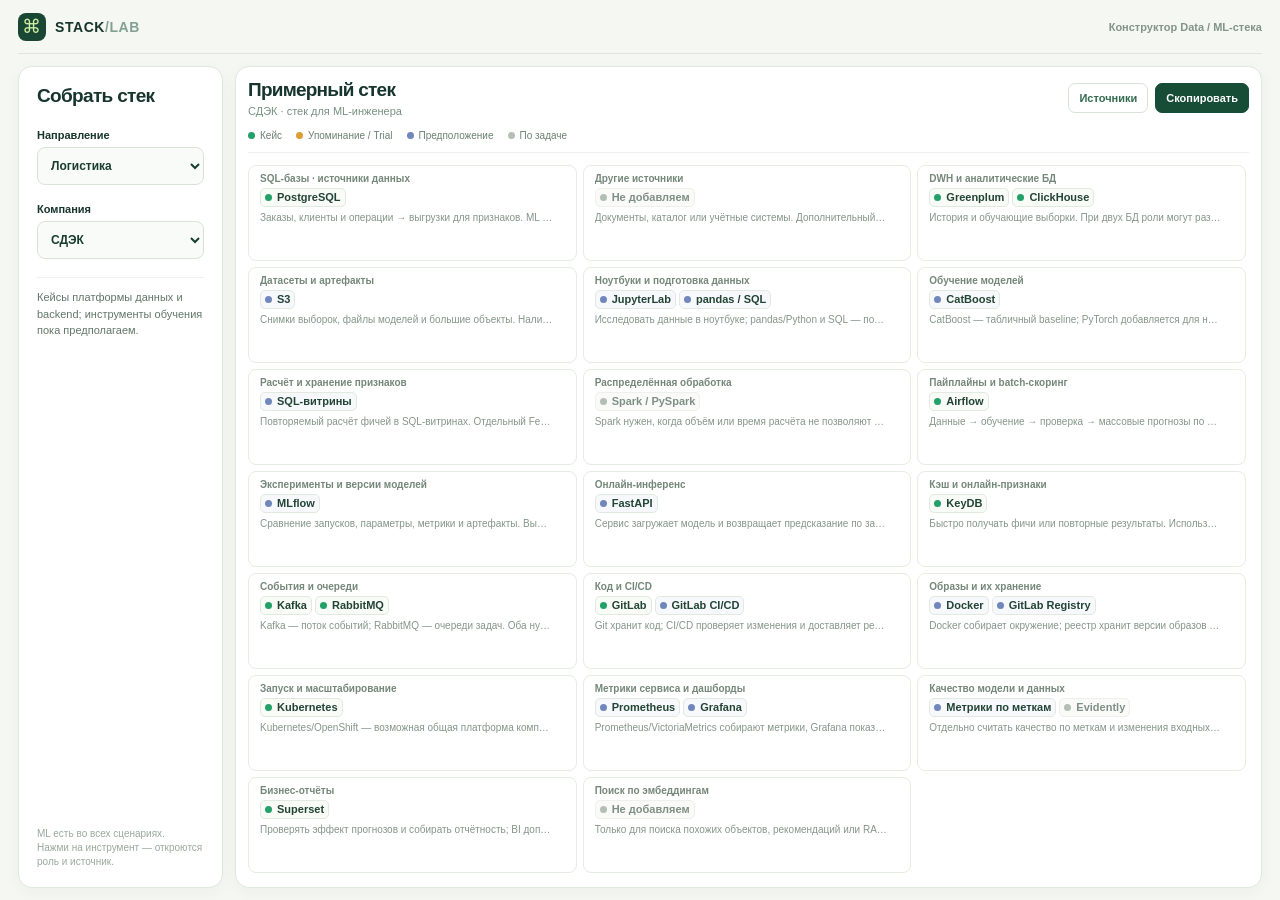
==== commit 2a93f275: "Build ML-focused company stacks with per-tool evidence" ====
--- a/index.html
+++ b/index.html
@@ -5,8 +5,10 @@
   <meta name="viewport" content="width=device-width, initial-scale=1">
   <meta name="color-scheme" content="light">
   <title>Конструктор Data / ML-стека</title>
-  <link rel="stylesheet" href="styles.css?v=3">
-  <script src="app.js?v=3" defer></script>
+  <link rel="stylesheet" href="styles.css?v=4">
+  <script src="app.js?v=4" defer></script>
+  <script src="catalog.js?v=4" defer></script>
+  <script src="engine.js?v=4" defer></script>
 </head>
 <body>
   <div class="shell">
@@ -23,7 +25,7 @@
         <label for="company">Компания</label>
         <select id="company"></select>
         <p id="company-context" class="company-context"></p>
-        <p class="assumption">Во всех сценариях есть ML-модели.</p>
+        <p class="assumption">ML есть во всех сценариях.<br>Нажми на инструмент — откроются роль и источник.</p>
       </aside>
 
       <section class="results" aria-labelledby="results-title">
@@ -31,7 +33,7 @@
           <div><h2 id="results-title">Примерный стек</h2><p id="summary" class="result-summary"></p></div>
           <div class="actions"><button id="sources-open" class="secondary-button" type="button">Источники</button><button id="copy" class="copy-button" type="button">Скопировать</button></div>
         </div>
-        <div class="legend"><span><i class="status-dot confirmed"></i>Опубликовано</span><span><i class="status-dot analog"></i>Отраслевой кейс</span><span><i class="status-dot proposed"></i>Гипотеза</span><span><i class="status-dot deferred"></i>Не требуется</span></div>
+        <div class="legend"><span><i class="status-dot confirmed"></i>Кейс</span><span><i class="status-dot mentioned"></i>Упоминание / Trial</span><span><i class="status-dot proposed"></i>Предположение</span><span><i class="status-dot optional"></i>По задаче</span></div>
         <div id="stack" class="stack" aria-live="polite"></div>
       </section>
     </main>
--- a/styles.css
+++ b/styles.css
@@ -11,3 +11,5 @@
 dialog{width:min(560px,calc(100% - 28px));max-height:min(650px,calc(100vh - 40px));border:1px solid #d8e7d8;border-radius:13px;padding:18px 20px;box-shadow:0 25px 75px #193b3050;color:#17352d}dialog::backdrop{background:#14291f99}.dialog-head{display:flex;justify-content:space-between;align-items:flex-start;gap:15px;padding-bottom:10px;border-bottom:1px solid #e8eee6}.dialog-head h2{font-size:18px;margin:0}.dialog-head p{font-size:11px;color:#718579;margin:5px 0 0;line-height:1.5}.dialog-head button{border:0;background:#f1f5ef;color:#4c6956;border-radius:6px;width:26px;height:26px;font-size:20px;line-height:1}.source-item{padding:12px 0;border-bottom:1px solid #edf1eb}.source-item a{font-size:12px;font-weight:700}.source-item p{font-size:11px;line-height:1.5;color:#6e8175;margin:5px 0 0}
 @media(max-width:760px){.shell{height:auto;min-height:100vh}.workspace{display:block;padding:10px 0}.controls{margin-bottom:10px}.controls h1{margin-bottom:15px}.controls select{margin-bottom:12px}.assumption{margin-top:10px}.results{min-height:0}.stack{overflow:visible;grid-auto-rows:minmax(64px,auto)}}
 @media(max-width:520px){.shell{padding:0 10px}.header-note{display:none}.results-top{align-items:flex-start;flex-direction:column}.legend{gap:7px 12px}.stack{grid-template-columns:1fr}.stack-card{min-height:62px}}
+.tools-row{display:flex;align-items:center;gap:5px;margin:3px 0;flex-wrap:wrap;min-height:21px}.tool-chip{display:inline-flex;align-items:center;gap:5px;max-width:100%;border:1px solid #e2e9df;border-radius:5px;padding:2px 5px;background:#f8fbf6;color:#214433;font-size:12px;font-weight:650;line-height:1.2;white-space:nowrap}.tool-chip:hover{border-color:#a6cbb1;background:#eef7e9}.tool-chip.optional{color:#7e8f83;background:#fafbf9;border-color:#edf0eb}.tool-chip.proposed{background:#f7f8fc}.status-dot.mentioned,.status-dot.trial{background:#dc9d36}.status-dot.optional{background:#b3beb5}.tool-detail{padding:13px 0;border-bottom:1px solid #e4ece1}.tool-detail>strong{font-size:14px}.detail-status{display:inline-block;margin-left:10px;font-size:10px;color:#60836b}.detail-status.proposed{color:#647eaf}.detail-status.mentioned,.detail-status.trial{color:#a46f21}.detail-status.optional{color:#88978a}.tool-detail>p{font-size:12px;line-height:1.5;color:#63776a}.tool-detail .source-item{border:0;padding-bottom:0}.stack-card{min-height:64px}.stack{grid-auto-rows:minmax(64px,1fr)}
+@media(min-width:1100px){.stack{grid-template-columns:repeat(3,minmax(0,1fr));grid-auto-rows:minmax(68px,1fr)}.tools-row{gap:3px}.tool-chip{font-size:11px;padding:2px 4px}.results{padding:12px}.workspace{grid-template-columns:205px minmax(0,1fr)}}
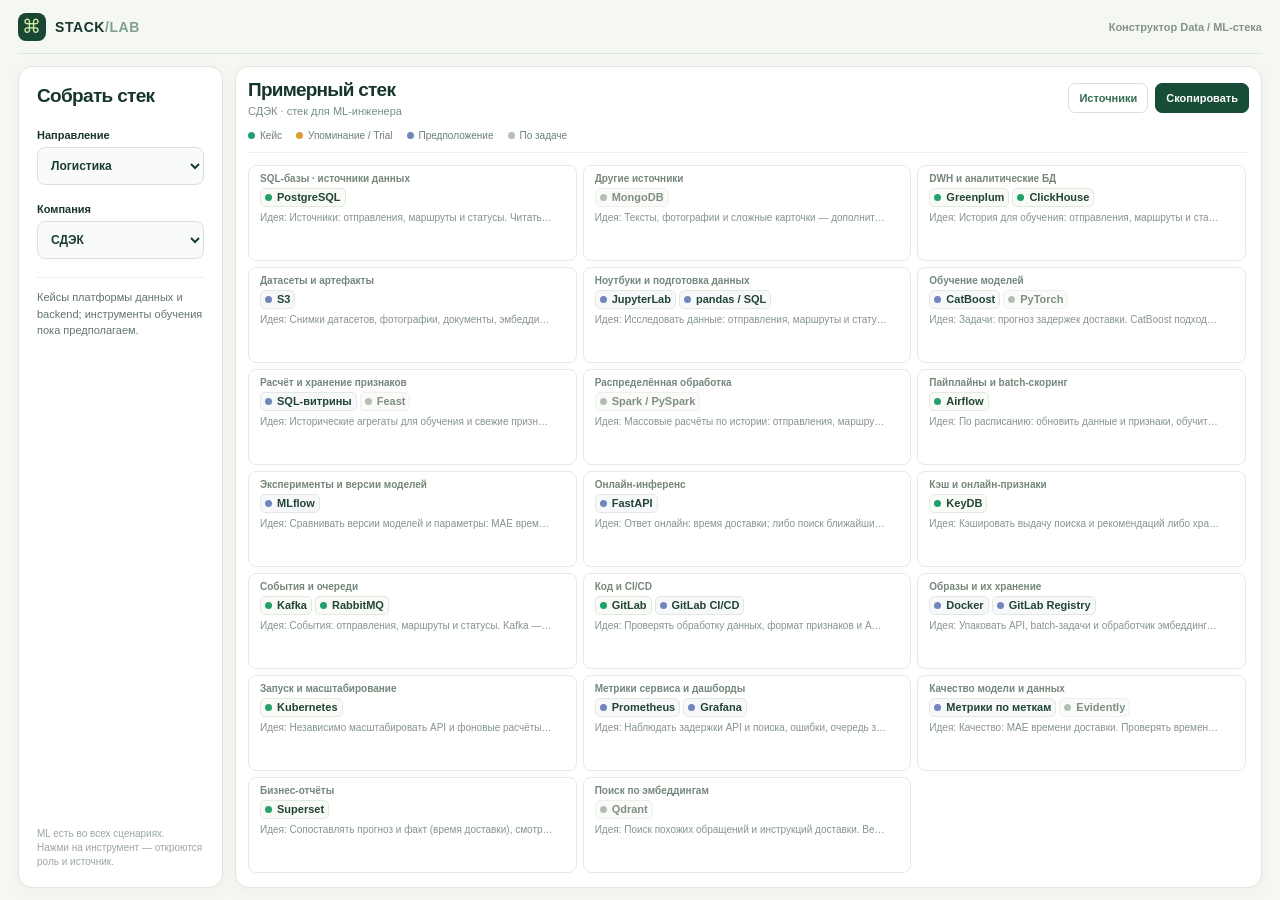
==== commit 3eeeb9e0: "Show company-specific ML project ideas across all stack layers" ====
--- a/index.html
+++ b/index.html
@@ -5,10 +5,24 @@
   <meta name="viewport" content="width=device-width, initial-scale=1">
   <meta name="color-scheme" content="light">
   <title>Конструктор Data / ML-стека</title>
-  <link rel="stylesheet" href="styles.css?v=4">
-  <script src="app.js?v=4" defer></script>
-  <script src="catalog.js?v=4" defer></script>
-  <script src="engine.js?v=4" defer></script>
+  <style>
+:root{font-family:'Segoe UI',Arial,sans-serif;color:#17352d;background:#f5f7f2;font-synthesis:none}
+*{box-sizing:border-box}body{margin:0}button,select{font:inherit}button{cursor:pointer}a{color:#18765b}
+.shell{height:100vh;min-height:600px;max-width:1600px;margin:auto;padding:0 18px;display:flex;flex-direction:column}
+.site-header{height:54px;flex:none;display:flex;align-items:center;justify-content:space-between;border-bottom:1px solid #dce6db}
+.brand{display:flex;align-items:center;gap:9px;font-size:14px;font-weight:800;letter-spacing:.04em}.brand-mark{display:grid;place-items:center;width:28px;height:28px;border-radius:8px;background:#194734;color:#d0eea4;font-size:19px}.brand-light{color:#83a093}.header-note{font-size:11px;color:#829388;font-weight:600}
+.workspace{flex:1;min-height:0;display:grid;grid-template-columns:225px minmax(0,1fr);gap:12px;padding:12px 0}.controls,.results{min-width:0;border:1px solid #dfe8dd;border-radius:14px;background:#fff;box-shadow:0 4px 16px #183d2a0a}
+.controls{padding:18px;display:flex;flex-direction:column}.controls h1{font-size:19px;letter-spacing:-.035em;margin:0 0 22px}.controls label{font-size:11px;font-weight:750;margin:0 0 6px}.controls select{height:38px;width:100%;margin-bottom:18px;padding:0 9px;border:1px solid #d9e3d8;border-radius:8px;background:#f9fbf8;color:#193e30;font-size:12px;font-weight:600}.controls select:focus-visible,button:focus-visible,a:focus-visible{outline:3px solid #86d0ad;outline-offset:2px}.company-context{margin:0;padding:11px 0;border-top:1px solid #edf1eb;color:#62766b;font-size:11px;line-height:1.5}.assumption{margin:auto 0 0;color:#9aa99d;font-size:10px;line-height:1.4}
+.results{min-height:0;padding:16px;display:flex;flex-direction:column}.results-top{flex:none;display:flex;justify-content:space-between;align-items:center;gap:15px}.results h2{font-size:19px;letter-spacing:-.04em;margin:0}.result-summary{font-size:11px;color:#789083;margin:4px 0 0}.actions{display:flex;gap:7px;flex:none}.actions button{border-radius:7px;padding:8px 10px;font-size:11px;font-weight:700}.secondary-button{border:1px solid #d7e2d8;background:#fff;color:#356b50}.secondary-button:hover{background:#f0f8ef}.copy-button{border:1px solid #174d37;background:#174d37;color:#fff}.copy-button:hover{background:#286f4e}
+.legend{flex:none;display:flex;gap:14px;flex-wrap:wrap;margin:13px 0 12px;padding-bottom:11px;border-bottom:1px solid #edf1eb;font-size:10px;color:#6c8073}.legend span{display:inline-flex;gap:5px;align-items:center}.status-dot{display:inline-block;width:7px;height:7px;flex:none;border-radius:50%;background:#a8b8aa}.status-dot.confirmed{background:#24a06b}.status-dot.analog{background:#e3a53d}.status-dot.proposed{background:#7187bc}.status-dot.deferred{background:#c0c9c2}
+.stack{flex:1;min-height:0;overflow-y:auto;display:grid;grid-template-columns:repeat(2,minmax(0,1fr));grid-auto-rows:minmax(58px,1fr);gap:6px;padding:0 3px 2px 0;scrollbar-color:#c5d4c6 transparent;scrollbar-width:thin}.stack-card{position:relative;min-width:0;min-height:0;border:1px solid #e5ece3;border-radius:8px;padding:7px 11px;background:#fff;overflow:hidden}.stack-card:hover{border-color:#9cc9aa;background:#fcfefb}.stack-card.deferred{background:#fafbf9}.card-top{display:flex;align-items:center;justify-content:space-between;gap:5px;padding-right:12px}.layer{overflow:hidden;text-overflow:ellipsis;white-space:nowrap;color:#748779;font-size:10px;font-weight:650}.tech{margin:4px 14px 1px 0;overflow:hidden;text-overflow:ellipsis;white-space:nowrap;color:#193e2e;font-size:14px;font-weight:750;line-height:1.15}.deferred .tech{color:#a0aaa1}.reason{margin:0 12px 0 0;overflow:hidden;text-overflow:ellipsis;white-space:nowrap;color:#85958a;font-size:10px;line-height:1.3}.card-source{position:absolute;right:9px;bottom:8px;font-size:14px;text-decoration:none;line-height:1}.card-source:hover{text-decoration:underline}
+dialog{width:min(560px,calc(100% - 28px));max-height:min(650px,calc(100vh - 40px));border:1px solid #d8e7d8;border-radius:13px;padding:18px 20px;box-shadow:0 25px 75px #193b3050;color:#17352d}dialog::backdrop{background:#14291f99}.dialog-head{display:flex;justify-content:space-between;align-items:flex-start;gap:15px;padding-bottom:10px;border-bottom:1px solid #e8eee6}.dialog-head h2{font-size:18px;margin:0}.dialog-head p{font-size:11px;color:#718579;margin:5px 0 0;line-height:1.5}.dialog-head button{border:0;background:#f1f5ef;color:#4c6956;border-radius:6px;width:26px;height:26px;font-size:20px;line-height:1}.source-item{padding:12px 0;border-bottom:1px solid #edf1eb}.source-item a{font-size:12px;font-weight:700}.source-item p{font-size:11px;line-height:1.5;color:#6e8175;margin:5px 0 0}
+@media(max-width:760px){.shell{height:auto;min-height:100vh}.workspace{display:block;padding:10px 0}.controls{margin-bottom:10px}.controls h1{margin-bottom:15px}.controls select{margin-bottom:12px}.assumption{margin-top:10px}.results{min-height:0}.stack{overflow:visible;grid-auto-rows:minmax(64px,auto)}}
+@media(max-width:520px){.shell{padding:0 10px}.header-note{display:none}.results-top{align-items:flex-start;flex-direction:column}.legend{gap:7px 12px}.stack{grid-template-columns:1fr}.stack-card{min-height:62px}}
+.tools-row{display:flex;align-items:center;gap:5px;margin:3px 0;flex-wrap:wrap;min-height:21px}.tool-chip{display:inline-flex;align-items:center;gap:5px;max-width:100%;border:1px solid #e2e9df;border-radius:5px;padding:2px 5px;background:#f8fbf6;color:#214433;font-size:12px;font-weight:650;line-height:1.2;white-space:nowrap}.tool-chip:hover{border-color:#a6cbb1;background:#eef7e9}.tool-chip.optional{color:#7e8f83;background:#fafbf9;border-color:#edf0eb}.tool-chip.proposed{background:#f7f8fc}.status-dot.mentioned,.status-dot.trial{background:#dc9d36}.status-dot.optional{background:#b3beb5}.tool-detail{padding:13px 0;border-bottom:1px solid #e4ece1}.tool-detail>strong{font-size:14px}.detail-status{display:inline-block;margin-left:10px;font-size:10px;color:#60836b}.detail-status.proposed{color:#647eaf}.detail-status.mentioned,.detail-status.trial{color:#a46f21}.detail-status.optional{color:#88978a}.tool-detail>p{font-size:12px;line-height:1.5;color:#63776a}.tool-detail .source-item{border:0;padding-bottom:0}.stack-card{min-height:64px}.stack{grid-auto-rows:minmax(64px,1fr)}
+@media(min-width:1100px){.stack{grid-template-columns:repeat(3,minmax(0,1fr));grid-auto-rows:minmax(68px,1fr)}.tools-row{gap:3px}.tool-chip{font-size:11px;padding:2px 4px}.results{padding:12px}.workspace{grid-template-columns:205px minmax(0,1fr)}}
+
+</style>
 </head>
 <body>
   <div class="shell">
@@ -34,7 +48,7 @@
           <div class="actions"><button id="sources-open" class="secondary-button" type="button">Источники</button><button id="copy" class="copy-button" type="button">Скопировать</button></div>
         </div>
         <div class="legend"><span><i class="status-dot confirmed"></i>Кейс</span><span><i class="status-dot mentioned"></i>Упоминание / Trial</span><span><i class="status-dot proposed"></i>Предположение</span><span><i class="status-dot optional"></i>По задаче</span></div>
-        <div id="stack" class="stack" aria-live="polite"></div>
+        <p id="startup-error" class="startup-error" role="alert" hidden>Не удалось запустить конструктор</p><noscript>Для конструктора нужен JavaScript. Включите его в настройках браузера.</noscript><div id="stack" class="stack" aria-live="polite"></div>
       </section>
     </main>
   </div>
@@ -43,5 +57,318 @@
     <div class="dialog-head"><div><h2 id="sources-title">Источники</h2><p id="sources-context"></p></div><button id="sources-close" type="button" aria-label="Закрыть">×</button></div>
     <div id="sources-list"></div>
   </dialog>
+<script>
+(() => {
+'use strict';
+try {
+/* Static, offline-capable teaching tool. Published cases are examples, not company profiles. */
+const SOURCES = {
+  cdek: { title: 'CDEK: трансформация платформы данных', year: '2025', url: 'https://habr.com/ru/companies/cdek_blog/articles/881618/', note: 'История PostgreSQL, Greenplum, ClickHouse, Airflow, Kafka и Superset; описывает платформу данных на конец 2024 года.' },
+  lenta: { title: 'Lenta Tech: эволюция платформы логирования', year: '2026', url: 'https://habr.com/ru/companies/lentatech/articles/1012076/', note: 'Kafka, ClickHouse и Grafana показаны в контуре логирования, а не как полный стек ритейлера.' },
+  domclick: { title: 'Домклик: проектирование Feature Platform', year: '2025', url: 'https://habr.com/ru/companies/domclick/articles/902926/', note: 'Автор описывает существующие Greenplum, Airflow, Kubeflow, PostgreSQL и варианты хранения эмбеддингов.' },
+  domclickK8s: { title: 'Домклик: Kubernetes-платформа', year: '2020', url: 'https://habr.com/ru/companies/domclick/articles/501122/', note: 'Исторический опыт Kubernetes и PostgreSQL. Не подтверждает состояние всех систем сегодня.' },
+  ozon: { title: 'Ozon Tech: внутренняя платформа', year: '2022', url: 'https://habr.com/ru/companies/ozontech/articles/708274/', note: 'Прямо перечислены PostgreSQL, S3, Redis, Kafka, ClickHouse, Kubernetes и GitLab.' },
+  magnit: { title: 'Магнит Tech: платформа данных OMNI', year: '2024', url: 'https://habr.com/ru/companies/magnit/articles/864472/', note: 'Greenplum, ClickHouse, Airflow, Kafka, S3 и DataLens в конкретном контуре данных.' },
+  tbank: { title: 'Т‑Банк: обзор платформы данных', year: '2025', url: 'https://habr.com/ru/companies/tbank/articles/926886/', note: 'В отдельных компонентах платформы названы Airflow, PostgreSQL, Redis, Kafka, S3, Spark, FastAPI, Kubernetes, Prometheus и Grafana.' },
+  avito: { title: 'Авито: DBaaS и выбор хранилищ', year: '2024', url: 'https://habr.com/ru/companies/avito/articles/854732/', note: 'Разные задачи решают PostgreSQL, Redis, ClickHouse, Kafka и другие системы.' },
+  severstal: { title: 'Северсталь: технологическая платформа', year: '2025', url: 'https://habr.com/ru/companies/severstal/articles/923512/', note: 'Промышленный пример связки Kafka, NiFi, Debezium, Spark и Airflow.' },
+  sportmaster: { title: 'SportmasterLab: интервью о технологическом стеке', year: '2024', url: 'https://habr.com/ru/amp/publications/786340/', note: 'Руководитель веб-разработки назвал Redis, Kafka, Kubernetes, Docker, GitLab, Prometheus и Grafana для своих команд; это не описание ML-платформы.' },
+  mvideo: { title: 'М.Видео: система качества данных', year: '2024', url: 'https://habr.com/ru/companies/mvideo/articles/825314/', note: 'В конкретной системе контроля качества данных используются PostgreSQL и Airflow.' },
+  mvideoData: { title: 'М.ТЕХ: вакансия инженера данных', year: 'опубликованная вакансия', url: 'https://h.careers/job/58e3a62a-7084-4fda-aeed-7fa345455726', note: 'В вакансии Greenplum, ClickHouse и Airflow названы текущим стеком команды; Trino и Iceberg описаны как планы.' },
+  tutu: { title: 'Туту: поток аналитических данных об отелях', year: '2025', url: 'https://habr.com/ru/companies/tuturu/articles/883462/', note: 'Описана связка MongoDB → Kafka → Redpanda Connect → ClickHouse в одном контуре.' },
+  ingos: { title: 'Ингосстрах: архитектура автоматического обучения моделей', year: '2025', url: 'https://habr.com/ru/companies/ingos_it/articles/901782/', note: 'Собственный конвейер обучения и предсказания; статья не подтверждает использование MLflow или Airflow.' },
+  samolet: { title: 'Самолёт: платформа данных и ML', year: '2025', url: 'https://habr.com/ru/companies/samolet/articles/912782/', note: 'CDO перечисляет MinIO, Airflow, Spark, Kafka, ClickHouse, MLflow, Qdrant, GitLab и Kubernetes в платформе данных.' },
+  rzd: { title: 'РЖД: проект мониторинга ИТ-блока', year: '2025', url: 'https://globalcio.ru/projects/54640/', note: 'Публичная карточка конкретного проекта перечисляет Kafka, Airflow, Spark, PostgreSQL, Greenplum, Grafana и Prometheus; не весь стек РЖД.' },
+  goldapple: { title: 'Золотое яблоко: технологический радар', year: 'проверено 13.10.2026', url: 'https://techradar.goldapple.ru/', note: 'Adopt: MongoDB, FastAPI, S3, Kafka, Redis, Kubernetes, Docker, GitLab, Jenkins, Artifactory, Prometheus/Grafana. PostgreSQL — Trial; MS SQL и MySQL — Hold. Это статусы выбора технологий, не инвентаризация всех БД.' },
+  dns: { title: 'DNS Технологии: вакансии инженерных команд', year: 'текущие вакансии', url: 'https://www.dns-tech.ru/vacancies', note: 'На сайте компании для отдельных команд названы Postgres, MSSQL, Kafka и RabbitMQ; это не единый стек всей компании.' },
+  detmir: { title: 'Детмир Тех: вакансия инженера платформы данных', year: '2026', url: 'https://finder.work/vacancies/36787220', note: 'В опубликованном описании команды названы Spark, Kafka, Airflow, ClickHouse, Superset и Kubernetes; ссылка ведёт на копию вакансии работодателя.' },
+  nornickel: { title: 'Норникель: годовой отчёт об инновационных технологиях', year: '2024', url: 'https://ar2024.nornickel.ru/ru/business-overview/innovation-technologies.html', note: 'Подтверждены собственная ML-среда и корпоративный MLOps-процесс; конкретные Airflow, MLflow или СУБД здесь не названы.' }
+};
+
+const INDUSTRIES = [
+  { id: 'logistics', name: 'Логистика', companies: [['cdek','СДЭК'],['onlinetrade','Onlinetrade']], analog: 'cdek', evidence:['cdek'], defaults: {scale:'large',infra:'hybrid',ml:true,events:true,analytics:true,vector:false}, story:'Заказы, статусы доставки, склады и аналитика SLA.' },
+  { id: 'industrial', name: 'Нефть и промышленность', companies: [['gazprom','Газпром'],['lukoil','Лукойл'],['rosneft','Роснефть'],['nornickel','Норникель']], analog:'severstal', evidence:['nornickel','severstal'], defaults:{scale:'large',infra:'onprem',ml:true,events:true,analytics:true,vector:false}, story:'Датчики, производство, активы, прогнозирование и корпоративные ограничения.' },
+  { id: 'retail', name: 'Ритейл', companies: [['sportmaster','Спортмастер'],['detmir','Детский мир'],['lenta','Лента'],['bristol','Бристоль']], analog:'magnit', evidence:['sportmaster','detmir','lenta','magnit'], defaults:{scale:'large',infra:'hybrid',ml:true,events:true,analytics:true,vector:false}, story:'Продажи, остатки, кассы, программы лояльности и спрос.' },
+  { id: 'ecommerce', name: 'E-commerce', companies: [['goldapple','Золотое яблоко'],['dns','DNS'],['mvideo','М.Видео'],['chitai','Читай-город']], analog:'ozon', evidence:['goldapple','dns','mvideo','mvideoData','ozon'], defaults:{scale:'large',infra:'hybrid',ml:true,events:true,analytics:true,vector:true}, story:'Каталог, корзина, заказы, рекомендации и события сайта.' },
+  { id: 'services', name: 'Сервисы', companies: [['domclick','Домклик'],['tutu','Tutu']], analog:'avito', evidence:['domclick','tutu','avito'], defaults:{scale:'medium',infra:'hybrid',ml:true,events:true,analytics:true,vector:true}, story:'Бронирование или сделки, пользовательские сценарии и поиск.' },
+  { id: 'finance', name: 'Финансы', companies: [['modulbank','Модульбанк'],['ingos','Ингосстрах']], analog:'tbank', evidence:['ingos','tbank'], defaults:{scale:'large',infra:'hybrid',ml:true,events:true,analytics:true,vector:false}, story:'Транзакции, риск, отчётность и контроль изменений.' },
+  { id: 'development', name: 'Девелоперы', companies: [['pik','ПИК'],['samolet','Самолёт']], analog:'domclick', evidence:['samolet','domclick'], defaults:{scale:'large',infra:'onprem',ml:true,events:true,analytics:true,vector:true}, story:'Объекты, сделки, документы, строительные и клиентские данные.' },
+  { id: 'transport', name: 'Транспорт', companies: [['aeroflot','Аэрофлот'],['pobeda','Победа'],['rzd','РЖД']], analog:'cdek', evidence:['rzd','cdek'], defaults:{scale:'large',infra:'hybrid',ml:true,events:true,analytics:true,vector:false}, story:'Расписания, билеты, рейсы, телеметрия и планирование.' }
+];
+
+/* Evidence is attached to each tool, not to a whole card or company. */
+Object.assign(SOURCES, {
+  goldSql: { title:'Золотое яблоко: DBA', year:'проверено 13.10.2026', url:'https://career.habr.com/vacancies/1000168814', note:'Вакансия работодателя прямо описывает сопровождение MS SQL Server. В техрадаре MS SQL имеет Hold: это ограничение новых применений, а не свидетельство отсутствия существующих БД.' },
+  goldAnalytics: { title:'Золотое яблоко: продуктовая аналитика', year:'2025', url:'https://ru.linkedin.com/posts/иван-пичурин-316b15217_золотоеяблоко-goldapple-вакансия-activity-7315238099880456192-v7jV', note:'Публикация о найме в команду: ClickHouse, BigQuery, Python/pandas и Looker Studio. Свидетельство об аналитике, не о полном ML-стеке.' },
+  cdekStack: { title:'CDEK Digital: инженерный стек', year:'2023', url:'https://hh.ru/article/31776', note:'Материал компании на hh.ru перечисляет PostgreSQL, KeyDB, RabbitMQ, GitLab и Kubernetes; это общий инженерный стек.' },
+  sportData: { title:'SM Lab: команда Data Engineering', year:'2023', url:'https://habr.com/ru/amp/publications/721334/', note:'Корпоративная публикация: Oracle и MS SQL — источники; Hadoop/Hive, Spark, Airflow, Kafka, ClickHouse — контур данных.' },
+  nornickelML: { title:'Норникель: внедрение Kolmogorov', year:'24.03.2025', url:'https://datasapience.ru/nornickel-with-glowbyte-implemented-a-corporate-ml-platform-based-on-kolmogorov', note:'Кейс вендора и интегратора: JupyterLab, MLflow, Airflow, Kubernetes, Grafana в корпоративной ML-платформе. Не называет СУБД.' },
+  ingosML: { title:'Ингосстрах: платформа данных и моделей', year:'14.05.2026', url:'https://datasapience.ru/ingosstrakh-data-sapience-glowbyte', note:'Кейс вендора: Data Ocean Nova и Kolmogorov AI/Continuity. Нельзя автоматически приписать этой инсталляции все инструменты, поддерживаемые продуктом.' },
+  lentaML: { title:'Лента: команда Geo ML', year:'архив вакансии', url:'https://h.careers/job/47202bbe-5fd1-415b-85bc-1930259489bc', note:'Сохранённый текст вакансии работодателя с разделом «Наш стек»: Postgres, PySpark, JupyterHub, Airflow, MLflow, GitLab, Kubernetes, Grafana. Состояние конкретной команды на момент найма.' },
+  mvideoML: { title:'М.Видео: Data Scientist', year:'архив вакансии', url:'https://h.careers/job/479c8cb2-9d9e-4e35-b72b-9c0e445b12d8', note:'В тексте вакансии перечислены CatBoost, PyTorch, Trino, Spark, S3, MLflow, Airflow, Kafka, Docker, Kubernetes. Вакансия не доказывает устройство всей компании.' },
+  tutuStack: { title:'Туту: официальный профиль компании', year:'проверено 13.10.2026', url:'https://habr.com/ru/companies/tuturu/profile/', note:'Компания называет MongoDB основной БД, а MariaDB и PostgreSQL — реляционными решениями. Инфраструктура: OpenShift/Kubernetes и Docker.' },
+  samoletOps: { title:'Самолёт: инфраструктура данных', year:'архив вакансии', url:'https://getmatch.ru/vacancies/21050-rukovoditel-soprovozhdeniia-infrastruktury-dannykh', note:'Вакансия работодателя описывает поддержку PostgreSQL, MinIO, JupyterHub, MLflow и мониторинг на VictoriaMetrics/Grafana.' },
+  gazpromDb: { title:'Газпром инвест: документооборот', year:'2024', url:'https://postgrespro.ru/cases/oil/gazprom-invest-directum', note:'Кейс Postgres Pro Standard в ООО «Газпром инвест», дочернем обществе. Это не стек головного ПАО «Газпром» и не ML-платформа.' },
+  lukoilDb: { title:'Лукойл: учёт грузов в портах', year:'2025', url:'https://web.ruward.ru/cases/8910/', note:'Кейс исполнителя одного проекта: 1С, PostgreSQL, Apache NiFi. Не свидетельство о корпоративном хранилище или ML-платформе.' },
+  rosneftDb: { title:'Postgres Professional: пользователи PostgreSQL', year:'2016', url:'https://postgrespro.ru/media/2016/07/20/postgrespro_ibm.pdf', note:'Историческая презентация вендора называет Роснефть среди пользователей PostgreSQL; не описывает текущий контур.' },
+  bristolDev: { title:'Бристоль: backend-команда', year:'15.08.2025', url:'https://dreamjob.ru/employers/58994/vakansii/122924610', note:'Сохранённая вакансия работодателя с явно указанным стеком Python, FastAPI, PostgreSQL. API бизнес-приложений; ML-инференс не подтверждён.' },
+  chitaiDev: { title:'Читай Технологии: вакансия DevOps', year:'публичное объявление', url:'https://t.me/s/devops_jobs_feed/15304', note:'Объявление команды для платформы Читай-город/Буквоед: Percona MySQL, PostgreSQL, Redis, Kafka, ClickHouse, RabbitMQ, Docker, Kubernetes, GitLab CI/CD, Prometheus/Grafana. Это свидетельство из найма.' },
+  modulDev: { title:'Модульбанк: опыт разработчика', year:'опыт с 2022', url:'https://career.habr.com/strkmp', note:'Самоописание сотрудника: PostgreSQL, Docker, RabbitMQ в опыте работы в Модульбанке. Слабее корпоративного кейса; ML-стек не установлен.' },
+  pikData: { title:'ПИК Digital: найм инженера данных', year:'архив объявления', url:'https://t.me/s/datajobschannel/1776?q=%23ELT', note:'Объявление руководителя: Airflow, Python/SQL, GitLab CI, Docker; соседнее объявление pik.pro упоминает PostgreSQL/Vertica. Используем только однозначно привязанные к ПИК Digital инструменты.' },
+  aeroflotWeb: { title:'Аэрофлот: сайт и приложение, кейс РАМАКС', year:'проверено 13.10.2026', url:'https://www.ramax.ru/kejsy/mobilnoe-prilozhenie-i-sayt-pao-aeroflot/', note:'Исполнитель перечисляет PostgreSQL, ClickHouse, Redis, FastAPI, RabbitMQ, Kafka, Jenkins, Docker, Kubernetes, Prometheus/Grafana. Это web-контур; использование тех же средств ML-командой — предположение.' },
+  pobedaDb: { title:'Победа: управленческий учёт', year:'2025', url:'https://eawards.1c.ru/projects/integraciya-i-avtomatizaciya-upravlencheskogo-ucheta-dlya-aviakompanii-pobeda-315217/', note:'Карточка внедрения: MS SQL Server и 1С:Предприятие 8.3/Управление холдингом. ML-инструменты не названы.' }
+});
+
+const evidenceTool = (tech, source, note = '', status = 'confirmed') => ({tech, source, note, status});
+const hypothesisTool = (tech, note = '') => ({tech, source:null, note, status:'proposed'});
+const optionalTool = (tech, note) => ({tech, source:null, note, status:'optional'});
+const e = evidenceTool, h = hypothesisTool, o = optionalTool;
+const fromCase = (names, source, status='confirmed') => names.map(name => e(name, source, '', status));
+
+const COMPANY_PROFILES = {
+  cdek: {note:'Кейсы платформы данных и backend; инструменты обучения пока предполагаем.', tools:{
+    sql:fromCase(['PostgreSQL'],'cdek'), dwh:fromCase(['Greenplum','ClickHouse'],'cdek'), pipeline:fromCase(['Airflow'],'cdek'), cache:fromCase(['KeyDB'],'cdekStack'), git:[e('GitLab','cdekStack'),h('GitLab CI/CD')], runtime:fromCase(['Kubernetes'],'cdekStack'), broker:[e('Kafka','cdek','Аналитические события.'),e('RabbitMQ','cdekStack','Очереди backend-задач; отдельная роль.')], bi:fromCase(['Superset'],'cdek') }},
+  onlinetrade: {note:'Надёжный перечень инструментов не найден. Показан учебный ML-сценарий, а не установленный стек компании.', tools:{}},
+  gazprom: {note:'Подтверждение относится к Газпром инвест. Остальной ML-контур — предположение для промышленного сценария.', tools:{sql:[e('Postgres Pro','gazpromDb','Только дочернее общество «Газпром инвест».')]}},
+  lukoil: {note:'Найден отдельный проект учёта грузов; ML-платформа публично не установлена.', tools:{sql:fromCase(['PostgreSQL'],'lukoilDb'),nosql:[e('1С','lukoilDb','Учётная система, не отдельная СУБД.')]}},
+  rosneft: {note:'Есть историческое упоминание PostgreSQL (2016). Актуальный ML-стек остаётся предположением.', tools:{sql:[e('PostgreSQL','rosneftDb','Историческое упоминание; текущая роль неизвестна.','mentioned')]}},
+  nornickel: {note:'ML-платформа Kolmogorov подтверждена кейсом внедрения; конкретные СУБД в нём не раскрыты.', tools:{prep:[e('JupyterLab','nornickelML'),h('pandas / SQL')],experiments:[e('MLflow','nornickelML','Учёт экспериментов внутри Kolmogorov.')],pipeline:fromCase(['Airflow'],'nornickelML'),runtime:fromCase(['Kubernetes'],'nornickelML'),monitor:[h('Prometheus'),e('Grafana','nornickelML')]}},
+  sportmaster: {note:'Есть отдельные кейсы Data Engineering и web-команд; не все инструменты относятся к одной ML-системе.', tools:{sql:fromCase(['Oracle','SQL Server'],'sportData'),dwh:fromCase(['Hive','ClickHouse'],'sportData'),storage:[e('Hadoop / HDFS','sportData','Озеро данных Hadoop.'),h('S3','Отдельно для артефактов моделей; не подтверждено.')],distributed:fromCase(['Spark / PySpark'],'sportData'),pipeline:fromCase(['Airflow'],'sportData'),cache:fromCase(['Redis'],'sportmaster'),git:[e('GitLab','sportData'),h('GitLab CI/CD')],containers:fromCase(['Docker'],'sportmaster'),runtime:fromCase(['Kubernetes'],'sportmaster'),monitor:fromCase(['Prometheus','Grafana'],'sportmaster'),broker:fromCase(['Kafka'],'sportData')}},
+  detmir: {note:'Инструменты платформы данных взяты из вакансии; детали обучения и registry пока предполагаем.', tools:{dwh:fromCase(['ClickHouse'],'detmir','mentioned'),distributed:fromCase(['Spark / PySpark'],'detmir','mentioned'),pipeline:fromCase(['Airflow'],'detmir','mentioned'),runtime:fromCase(['Kubernetes'],'detmir','mentioned'),broker:fromCase(['Kafka'],'detmir','mentioned'),bi:fromCase(['Superset'],'detmir','mentioned')}},
+  lenta: {note:'Geo ML описан в вакансии. Kafka/ClickHouse/Grafana также есть в отдельном кейсе логирования.', tools:{sql:fromCase(['PostgreSQL'],'lentaML','mentioned'),dwh:[h('ClickHouse','Кейс подтверждает ClickHouse для логов; его роль как DWH для обучения не установлена.')],prep:[e('JupyterHub','lentaML','','mentioned'),h('pandas / SQL')],distributed:fromCase(['Spark / PySpark'],'lentaML','mentioned'),pipeline:fromCase(['Airflow'],'lentaML','mentioned'),experiments:fromCase(['MLflow'],'lentaML','mentioned'),git:[e('GitLab','lentaML','','mentioned'),h('GitLab CI/CD')],runtime:fromCase(['Kubernetes'],'lentaML','mentioned'),monitor:[h('Prometheus'),e('Grafana','lenta')],broker:[e('Kafka','lenta','Подтверждено в сборе логов; ML-события — предположение.')]}},
+  bristol: {note:'Найден стек backend-команды в вакансии. Платформа обучения и хранилище ML-данных не раскрыты.', tools:{sql:fromCase(['PostgreSQL'],'bristolDev','mentioned'),api:[e('FastAPI','bristolDev','В вакансии backend, применение для ML-инференса предполагается.','mentioned')]}},
+  goldapple: {note:'SQL Server — эксплуатация; PostgreSQL — Trial в радаре. MongoDB — отдельный документный слой. ML-платформа целиком не раскрыта.', tools:{
+    sql:[e('SQL Server','goldSql','Эксплуатация подтверждена задачами DBA; в радаре Hold.','mentioned'),e('PostgreSQL','goldapple','Trial: ограниченное применение/оценка; не называем стандартом.','trial')],
+    nosql:[e('MongoDB','goldapple','Adopt. Документы и сервисные данные; не заменяет SQL-базы.')],dwh:fromCase(['ClickHouse','BigQuery'],'goldAnalytics','mentioned'),storage:fromCase(['S3'],'goldapple'),prep:[h('JupyterLab'),e('pandas / SQL','goldAnalytics','','mentioned')],cache:fromCase(['Redis'],'goldapple'),api:[e('FastAPI','goldapple','Adopt в общем техрадаре; конкретный ML-serving не описан.')],git:fromCase(['GitLab','Jenkins'],'goldapple'),containers:fromCase(['Docker','Artifactory'],'goldapple'),runtime:fromCase(['Kubernetes'],'goldapple'),monitor:fromCase(['Prometheus','Grafana'],'goldapple'),broker:fromCase(['Kafka'],'goldapple'),bi:fromCase(['Looker Studio'],'goldAnalytics','mentioned')}},
+  dns: {note:'SQL Server и PostgreSQL перечислены на карьерном сайте DNS. Остальной ML-контур — сценарий.', tools:{sql:fromCase(['PostgreSQL','SQL Server'],'dns','mentioned'),nosql:[e('1С','dns','Источник учётных данных; не отдельная СУБД.','mentioned')],broker:fromCase(['Kafka','RabbitMQ'],'dns','mentioned')}},
+  mvideo: {note:'DWH подтверждён в материалах команды; детали ML взяты из вакансии Data Scientist.', tools:{sql:fromCase(['PostgreSQL'],'mvideo'),dwh:fromCase(['Greenplum','ClickHouse'],'mvideoData','mentioned'),storage:fromCase(['S3'],'mvideoML','mentioned'),train:fromCase(['CatBoost','PyTorch'],'mvideoML','mentioned'),distributed:fromCase(['Spark / PySpark'],'mvideoML','mentioned'),pipeline:fromCase(['Airflow'],'mvideo'),experiments:fromCase(['MLflow'],'mvideoML','mentioned'),containers:fromCase(['Docker'],'mvideoML','mentioned'),runtime:fromCase(['Kubernetes'],'mvideoML','mentioned'),broker:fromCase(['Kafka'],'mvideoML','mentioned')}},
+  chitai: {note:'Перечень из объявления Читай Технологии относится к web-платформе. ML-процессы дополняем предположениями.', tools:{sql:fromCase(['PostgreSQL','Percona MySQL'],'chitaiDev','mentioned'),dwh:fromCase(['ClickHouse'],'chitaiDev','mentioned'),cache:fromCase(['Redis'],'chitaiDev','mentioned'),git:fromCase(['GitLab','GitLab CI/CD'],'chitaiDev','mentioned'),containers:fromCase(['Docker'],'chitaiDev','mentioned'),runtime:fromCase(['Kubernetes'],'chitaiDev','mentioned'),monitor:fromCase(['Prometheus','Grafana'],'chitaiDev','mentioned'),broker:fromCase(['Kafka','RabbitMQ'],'chitaiDev','mentioned')}},
+  domclick: {note:'Feature Platform: Greenplum для истории и фичей, PostgreSQL/Redis онлайн, Airflow для batch, Kubeflow для обучения.', tools:{sql:fromCase(['PostgreSQL'],'domclick'),dwh:fromCase(['Greenplum'],'domclick'),prep:[h('JupyterLab'),e('Python / SQL','domclick')],features:[e('dbt','domclick','Расчёт фичей на SQL.'),e('SQL-витрины','domclick','Фичи в Greenplum и доставка в онлайн-контур.')],pipeline:[e('Airflow','domclick','Данные и batch-скоринг.'),e('Kubeflow','domclick','Отдельно: выполнение обучения.')],cache:fromCase(['Redis'],'domclick'),api:[e('Python-сервис','domclick','Фреймворк автором не назван.')],runtime:fromCase(['Kubernetes'],'domclickK8s'),vector:[e('Elasticsearch','domclick','Указан в онлайн-контуре для эмбеддингов. Не подменяем автоматически Qdrant.')] }},
+  tutu: {note:'Компания прямо называет MongoDB, PostgreSQL и MariaDB. MLflow/Airflow для Туту пока не подтверждены.', tools:{sql:fromCase(['PostgreSQL','MariaDB'],'tutuStack'),nosql:fromCase(['MongoDB'],'tutuStack'),dwh:fromCase(['ClickHouse'],'tutu'),containers:fromCase(['Docker'],'tutuStack'),runtime:[e('OpenShift / Kubernetes','tutuStack')],broker:[e('Kafka','tutu','Аналитические события отелей.'),e('RabbitMQ','tutuStack','Упоминается в legacy-командах.')] }},
+  modulbank: {note:'Есть свидетельство сотрудника о backend-стеке; инструменты ML-платформы пока предполагаем.', tools:{sql:fromCase(['PostgreSQL'],'modulDev','mentioned'),containers:fromCase(['Docker'],'modulDev','mentioned'),broker:fromCase(['RabbitMQ'],'modulDev','mentioned')}},
+  ingos: {note:'Кейс 2026: Data Ocean Nova и Kolmogorov AI. Не приписываем без доказательств внутренние компоненты продукта.', tools:{dwh:fromCase(['Data Ocean Nova'],'ingosML'),experiments:[e('Kolmogorov AI','ingosML','Жизненный цикл моделей; это не подтверждение MLflow.')],pipeline:[e('Kolmogorov Continuity','ingosML','Управляет этапами model management; внутренний batch-планировщик не раскрыт.')]}},
+  pik: {note:'Найм ПИК Digital подтверждает требования к Airflow, GitLab CI и Docker. БД и ML registry остаются гипотезами.', tools:{pipeline:fromCase(['Airflow'],'pikData','mentioned'),git:fromCase(['GitLab CI/CD'],'pikData','mentioned'),containers:fromCase(['Docker'],'pikData','mentioned')}},
+  samolet: {note:'Платформа данных и ML описана командой; PostgreSQL, JupyterHub и мониторинг дополнены вакансией инфраструктуры.', tools:{sql:fromCase(['PostgreSQL'],'samoletOps','mentioned'),dwh:fromCase(['ClickHouse'],'samolet'),storage:fromCase(['MinIO'],'samolet'),prep:[e('JupyterHub','samoletOps','','mentioned'),h('pandas / SQL')],distributed:fromCase(['Spark / PySpark'],'samolet'),pipeline:fromCase(['Airflow'],'samolet'),experiments:fromCase(['MLflow'],'samolet'),git:[e('GitLab','samolet'),h('GitLab CI/CD')],runtime:fromCase(['Kubernetes'],'samolet'),monitor:fromCase(['VictoriaMetrics','Grafana'],'samoletOps','mentioned'),vector:fromCase(['Qdrant'],'samolet'),broker:fromCase(['Kafka'],'samolet')}},
+  aeroflot: {note:'Подтверждён стек сайта и приложения у исполнителя РАМАКС; обучение моделей и registry — предположения.', tools:{sql:fromCase(['PostgreSQL'],'aeroflotWeb'),dwh:[e('ClickHouse','aeroflotWeb','Указан в web-проекте; роль обучающего DWH не раскрыта.')],cache:fromCase(['Redis'],'aeroflotWeb'),api:[e('FastAPI','aeroflotWeb','Подтверждён в web-стеке; ML-serving не установлен.')],git:[h('Git'),e('Jenkins','aeroflotWeb')],containers:fromCase(['Docker'],'aeroflotWeb'),runtime:fromCase(['Kubernetes'],'aeroflotWeb'),monitor:fromCase(['Prometheus','Grafana'],'aeroflotWeb'),broker:fromCase(['Kafka','RabbitMQ'],'aeroflotWeb')}},
+  pobeda: {note:'MS SQL Server и 1С подтверждены в управленческом учёте. ML-сценарий для гайда предполагаемый.', tools:{sql:fromCase(['SQL Server'],'pobedaDb'),nosql:[e('1С','pobedaDb','Учётная система, не NoSQL-БД.')]}},
+  rzd: {note:'Данные относятся к проекту мониторинга ИТ-блока РЖД; не описывают все ML-проекты компании.', tools:{sql:fromCase(['PostgreSQL'],'rzd'),dwh:fromCase(['Greenplum'],'rzd'),distributed:fromCase(['Spark / PySpark'],'rzd'),pipeline:fromCase(['Airflow'],'rzd'),monitor:fromCase(['Prometheus','Grafana'],'rzd'),broker:fromCase(['Kafka'],'rzd')}}
+};
+
+const LAYERS = [
+  ['sql','SQL-базы · источники данных','Заказы, клиенты и операции → выгрузки для признаков. ML обычно читает реплики или витрины, а не нагружает боевую БД.'],
+  ['nosql','Другие источники','Документы, каталог или учётные системы. Дополнительный источник не нужен только ради полноты списка.'],
+  ['dwh','DWH и аналитические БД','История и обучающие выборки. При двух БД роли могут различаться: корпоративное DWH и быстрые витрины.'],
+  ['storage','Датасеты и артефакты','Снимки выборок, файлы моделей и большие объекты. Наличие S3 API не означает использование AWS.'],
+  ['prep','Ноутбуки и подготовка данных','Исследовать данные в ноутбуке; pandas/Python и SQL — подготовить выборку.'],
+  ['train','Обучение моделей','CatBoost — табличный baseline; PyTorch добавляется для нейросетей, текста или изображений.'],
+  ['features','Расчёт и хранение признаков','Повторяемый расчёт фичей в SQL-витринах. Отдельный Feature Store нужен только при сложности повторного использования и онлайн-доступа.'],
+  ['distributed','Распределённая обработка','Spark нужен, когда объём или время расчёта не позволяют работать на одном узле. Размер компании сам по себе не аргумент.'],
+  ['pipeline','Пайплайны и batch-скоринг','Данные → обучение → проверка → массовые прогнозы по расписанию. Несколько оркестраторов допустимы для разных процессов.'],
+  ['experiments','Эксперименты и версии моделей','Сравнение запусков, параметры, метрики и артефакты. Выбор версии для релиза — отдельный управляемый шаг.'],
+  ['api','Онлайн-инференс','Сервис загружает модель и возвращает предсказание по запросу. При чисто пакетном сценарии API не обязателен.'],
+  ['cache','Кэш и онлайн-признаки','Быстро получать фичи или повторные результаты. Использовать при измеримой потребности в низкой задержке.'],
+  ['broker','События и очереди','Kafka — поток событий; RabbitMQ — очереди задач. Оба нужны вместе только при разных сценариях.'],
+  ['git','Код и CI/CD','Git хранит код; CI/CD проверяет изменения и доставляет релиз модели вместе с совместимым кодом.'],
+  ['containers','Образы и их хранение','Docker собирает окружение; реестр хранит версии образов для запуска и отката.'],
+  ['runtime','Запуск и масштабирование','Kubernetes/OpenShift — возможная общая платформа компании. Компактный стенд можно запускать в Docker Compose.'],
+  ['monitor','Метрики сервиса и дашборды','Prometheus/VictoriaMetrics собирают метрики, Grafana показывает задержки, ошибки и нагрузку.'],
+  ['quality','Качество модели и данных','Отдельно считать качество по меткам и изменения входных данных. Evidently — возможный инструмент, не обязательный стандарт.'],
+  ['bi','Бизнес-отчёты','Проверять эффект прогнозов и собирать отчётность; BI дополняет технический мониторинг.'],
+  ['vector','Поиск по эмбеддингам','Только для поиска похожих объектов, рекомендаций или RAG. Обычный прогноз оттока не требует векторной БД.']
+];
+
+// Project ideas are educational examples, never evidence of company deployments.
+const PROJECT_IDEAS = {
+  cdek: ['Прогноз задержек доставки', 'Поиск похожих обращений и инструкций доставки', 'отправления, маршруты и статусы', 'время доставки', 'MAE времени доставки'],
+  onlinetrade: ['Рекомендации и прогноз спроса на товары', 'Похожие товары по описанию и характеристикам', 'товары, просмотры и заказы', 'спрос на товар', 'WAPE спроса и Recall@K рекомендаций'],
+  gazprom: ['Диагностика оборудования и поиск по регламентам', 'Поиск фрагментов технических регламентов для RAG', 'датчики, ремонты и регламенты', 'риск отказа оборудования', 'полнота обнаружения отказов и ложные тревоги'],
+  lukoil: ['Прогноз расхода материалов и помощник инженера', 'Поиск похожих ремонтов и инструкций оборудования', 'расход материалов, оборудование и ремонты', 'расход материалов', 'MAE расхода и Recall@K поиска'],
+  rosneft: ['Обнаружение аномалий оборудования', 'Поиск похожих инцидентов по описаниям', 'телеметрия, инциденты и ремонты', 'риск неисправности', 'полнота обнаружения и частота ложных тревог'],
+  nornickel: ['Контроль качества продукции', 'Поиск похожих дефектов по эмбеддингам изображений', 'снимки продукции, датчики и результаты контроля', 'тип дефекта', 'F1 по типам дефектов'],
+  sportmaster: ['Персональные рекомендации спортивных товаров', 'Подбор похожих товаров по тексту и фотографии', 'каталог, просмотры и покупки', 'релевантность товара', 'Recall@K и NDCG@K рекомендаций'],
+  detmir: ['Рекомендации игрушек и сопутствующих товаров', 'Поиск похожих игрушек с фильтрами возраста и наличия', 'каталог игрушек, просмотры и покупки', 'релевантность товара', 'Recall@K и NDCG@K рекомендаций'],
+  lenta: ['Прогноз спроса и рекомендации замен', 'Подбор похожего товара при отсутствии на полке', 'продажи, остатки, промо и каталог', 'спрос по магазину и товару', 'WAPE спроса и доля принятых замен'],
+  bristol: ['Прогноз спроса и планирование пополнения', 'Поиск по внутренним инструкциям магазинов для RAG', 'продажи, остатки и поставки', 'спрос по магазину', 'WAPE спроса и доля дефицита'],
+  goldapple: ['Рекомендации косметики и семантический поиск', 'Поиск косметики по описанию потребности и похожих товаров', 'каталог, описания, просмотры и заказы', 'релевантность товара', 'NDCG@K поиска и рекомендаций'],
+  dns: ['Рекомендации техники и поиск аналогов', 'Поиск аналогов техники с фильтрами характеристик', 'характеристики товаров, просмотры и покупки', 'релевантность техники', 'Recall@K и доля совместимых рекомендаций'],
+  mvideo: ['Рекомендации и прогноз спроса на электронику', 'Поиск похожей техники по описаниям и изображениям', 'каталог, покупки, остатки и промо', 'спрос на технику', 'WAPE спроса и NDCG@K рекомендаций'],
+  chitai: ['Рекомендации книг и поиск по сюжету', 'Поиск книг по смыслу аннотации и читательским предпочтениям', 'аннотации, жанры, просмотры и покупки', 'релевантность книги', 'Recall@K и NDCG@K рекомендаций'],
+  domclick: ['Подбор недвижимости', 'Поиск похожих объявлений по описанию и параметрам', 'объявления, просмотры и сделки', 'релевантность объекта', 'NDCG@K выдачи'],
+  tutu: ['Рекомендации отелей и направлений', 'Поиск похожих отелей по описанию и предпочтениям', 'отели, маршруты, поисковые сессии и бронирования', 'релевантность предложения', 'NDCG@K и конверсия бронирований'],
+  modulbank: ['Антифрод и помощник поддержки', 'Поиск инструкций для поддержки бизнеса с контролем доступа', 'транзакции, обращения и инструкции', 'риск подозрительной операции', 'PR AUC и полнота при заданной доле ложных тревог'],
+  ingos: ['Оценка страховых случаев', 'Поиск похожих случаев по текстам и фотографиям повреждений', 'заявления, фотографии и решения по случаям', 'размер страхового убытка', 'MAE размера убытка и Recall@K поиска'],
+  pik: ['Прогноз сроков строительства и подбор квартир', 'Поиск похожих квартир по описаниям и параметрам', 'этапы строительства, объявления и сделки', 'срок завершения этапа', 'MAE сроков и NDCG@K рекомендаций'],
+  samolet: ['Подбор недвижимости и поиск по проектным документам', 'Поиск похожих объектов и фрагментов проектной документации', 'объекты, сделки и проектные документы', 'релевантность объекта', 'NDCG@K и полнота поиска документов'],
+  aeroflot: ['Прогноз загрузки рейсов', 'Поиск инструкций для сотрудников и похожих обращений', 'рейсы, бронирования и обращения', 'загрузка рейса', 'MAE загрузки и Recall@K поиска'],
+  pobeda: ['Прогноз спроса на авиабилеты', 'Поиск по правилам перевозки для помощника поддержки', 'рейсы, продажи билетов и правила перевозки', 'спрос на билеты', 'WAPE спроса и точность поиска правил'],
+  rzd: ['Прогноз задержек и диагностика техники', 'Поиск похожих неисправностей и ремонтных инструкций', 'расписания, телеметрия и ремонты', 'задержка или риск отказа', 'MAE задержки и полнота обнаружения отказов']
+};
+
+function projectExamples(companyId) {
+  const [project, vector, data, target, metric] = PROJECT_IDEAS[companyId];
+  return {
+    project,
+    layers: {
+      sql: `Источники: ${data}. Читать реплики или выгрузки, не нагружая рабочие операции.`,
+      nosql: 'Тексты, фотографии и сложные карточки — дополнительные источники. MongoDB возможна для изменчивых документов; файлы можно оставить в S3, метаданные — в SQL.',
+      dwh: `История для обучения: ${data}. Объединять данные с учётом времени события, чтобы не подсматривать в будущее.`,
+      storage: 'Снимки датасетов, фотографии, документы, эмбеддинги и артефакты моделей — с версиями для повторения эксперимента.',
+      prep: `Исследовать данные: ${data}; проверить пропуски, дубликаты и временное разбиение.`,
+      train: `Задачи: ${project.toLowerCase()}. CatBoost подходит для табличного baseline или ранжирования; PyTorch — для текста, изображений и эмбеддингов.`,
+      features: 'Исторические агрегаты для обучения и свежие признаки для выдачи. Feast можно добавить при повторном использовании фичей несколькими моделями; для небольшого проекта достаточно SQL.',
+      distributed: `Массовые расчёты по истории: ${data}. Spark нужен при большом объёме; небольшие выборки обрабатываются SQL/pandas.`,
+      pipeline: `По расписанию: обновить данные и признаки, обучить и проверить модель, рассчитать прогнозы или обновить индекс эмбеддингов. Проект: ${project.toLowerCase()}.`,
+      experiments: `Сравнивать версии моделей и параметры: ${metric}. Для поиска также фиксировать версию эмбеддингов и индексируемого корпуса.`,
+      api: `Ответ онлайн: ${target}; либо поиск ближайших объектов. Для пакетного прогноза результат можно записывать в таблицу без API.`,
+      cache: 'Кэшировать выдачу поиска и рекомендаций либо хранить свежие признаки. Инвалидировать при смене модели, индекса, остатков или прав доступа.',
+      broker: `События: ${data}. Kafka — поток изменений для признаков; RabbitMQ — отдельные фоновые задания, например обработка документа. Не обязательно ставить оба.`,
+      git: 'Проверять обработку данных, формат признаков и API; выпускать совместимые код, модель и схему индекса. Хранить код обучения и пайплайнов в Git.',
+      containers: 'Упаковать API, batch-задачи и обработчик эмбеддингов. Версии образов хранить в registry, артефакты моделей — отдельно в S3.',
+      runtime: 'Независимо масштабировать API и фоновые расчёты; GPU-воркеры нужны только соответствующим моделям. Для небольшого стенда достаточно Docker Compose.',
+      monitor: 'Наблюдать задержки API и поиска, ошибки, очередь заданий, свежесть признаков, cache hit rate и ресурсы CPU/GPU.',
+      quality: `Качество: ${metric}. Проверять временные и предметные срезы; дрейф данных сам по себе не доказывает ухудшение модели. Для RAG отдельно оценивать извлечение и ответы.`,
+      bi: `Сопоставлять прогноз и факт (${target}), смотреть ошибки по сегментам и результат A/B-теста, если он применим.`,
+      vector: `${vector}. Векторная БД извлекает кандидатов; эмбеддинги создаёт отдельная модель. Фильтры и при необходимости ранжирование формируют итоговую выдачу.`
+    }
+  };
+}
+
+const TECH_GUIDES = {
+  vector: {title:'Qdrant: поиск и рекомендации',url:'https://qdrant.tech/documentation/search/explore/'},
+  features: {title:'Feast: онлайн-признаки',url:'https://docs.feast.dev/getting-started/components/online-store'}
+};
+const STATUS_LABELS = {confirmed:'Опубликованный кейс',mentioned:'Публичное упоминание',trial:'Trial в техрадаре',proposed:'Предположение',optional:'По задаче'};
+
+function buildStack(industryId, companyId) {
+  const industry = INDUSTRIES.find(item => item.id === industryId) || INDUSTRIES[0];
+  const company = industry.companies.find(([id]) => id === companyId) || industry.companies[0];
+  const profile = COMPANY_PROFILES[company[0]];
+  const industrial = industry.id === 'industrial';
+  const defaults = {
+    sql:[h('PostgreSQL','Учебный выбор SQL-БД. Наличие этой СУБД у компании не установлено.')],
+    nosql:[o('MongoDB','Возможный документный источник для изменчивых карточек и текстов; отдельная БД не обязательна, если хватает SQL/S3.')],
+    dwh:[h(industrial || industry.id === 'finance' ? 'Greenplum' : 'ClickHouse','Предполагаемая аналитическая БД для выборок и витрин; реальное DWH нужно уточнить.')],
+    storage:[h(industrial || industry.id === 'development' ? 'MinIO (S3)' : 'S3','Хранить версии обучающих данных и модели; это пример архитектуры.')],
+    prep:[h('JupyterLab','Среда исследования данных.'),h('pandas / SQL','Подготовка табличных выборок.')],
+    train:[h('CatBoost','Baseline для табличной задачи; не утверждение о моделях компании.')],
+    features:[h('SQL-витрины','Общий код расчёта признаков для обучения и batch-скоринга.'),o('Feast','Если нескольким моделям нужны согласованные исторические и онлайн-признаки.')],
+    distributed:[o('Spark / PySpark','Добавить, если выборки или расчёты уже не помещаются на одной машине.')],
+    pipeline:[h('Airflow','Загрузка данных, переобучение и batch-скоринг по расписанию.')],
+    experiments:[h('MLflow','Пример средства учёта экспериментов и версий моделей.')],
+    api:[h('FastAPI','Пример API для онлайн-предсказаний.')],
+    cache:[o('Redis','Кэш или онлайн-признаки, если этого требует задержка ответа.')],
+    broker:[o('Kafka','Добавить для потокового обновления данных; для регулярных SQL-выгрузок не обязателен.')],
+    git:[h('GitLab'),h('GitLab CI/CD','Проверка и выпуск кода, DAG-ов и совместимых моделей.')],
+    containers:[h('Docker'),h('GitLab Registry','Хранение собранных образов, не файлов моделей.')],
+    runtime:[h('Kubernetes','Предположение об общей платформе компании, не обязательный минимум для ML.')],
+    monitor:[h('Prometheus'),h('Grafana')],
+    quality:[h('Метрики по меткам','Проверки качества и срезов после получения истинных ответов.'),o('Evidently','Если нужны готовые отчёты по данным и дрейфу.')],
+    bi:[o('Superset','Если бизнесу нужны интерактивные отчёты поверх витрин.')],
+    vector:[o('Qdrant','Возможный инструмент для проекта с эмбеддингами; использование этой компанией не подтверждено. Это не обязательная часть любой ML-системы.')]
+  };
+  defaults.train.push(o('PyTorch','Только если есть нейросетевая задача: изображения, текст или сложное ранжирование.'));
+  const items = LAYERS.map(([id,layer,why]) => ({id,layer,why,tools:(profile.tools[id] || defaults[id]).map(tool=>({...tool}))}));
+  const examples = projectExamples(company[0]);
+  for (const item of items) item.example = examples.layers[item.id];
+  const containers = items.find(item=>item.id==='containers');
+  if (containers.tools.length === 1 && containers.tools[0].tech === 'Docker') containers.tools.push(h('OCI registry','Реестр для версий образов нужен при релизе; конкретный продукт компании не установлен.'));
+  const sources = [...new Set(items.flatMap(item=>item.tools.map(tool=>tool.source)).filter(Boolean))];
+  return {industry, company, profile, items, sources, project:examples.project};
+}
+
+function exportText(result) {
+  const lines = [`${result.company[1]} · ${result.industry.name}`, 'Примерный стек для ML-инженера. Проверено 13.10.2026.', result.profile.note, 'Опубликовано означает конкретный контур/дату, а не полный стек компании. Вакансии и Trial не доказывают повсеместное использование.', ''];
+  for (const item of result.items) {
+    lines.push(`${item.layer}:`, item.why, `Пример применения (гипотеза): ${item.example}`);
+    for (const tool of item.tools) lines.push(`  ${tool.tech} [${STATUS_LABELS[tool.status]}]${tool.note ? ` — ${tool.note}` : ''}${tool.source ? `\n  ${SOURCES[tool.source].title}: ${SOURCES[tool.source].url}\n  ${SOURCES[tool.source].note}` : ''}`);
+    lines.push('');
+  }
+  return lines.join('\n');
+}
+
+if (typeof document !== 'undefined' && document.getElementById('industry')) {
+  const $ = id => document.getElementById(id);
+  const industrySelect = $('industry'), companySelect = $('company');
+  let current;
+  for (const industry of INDUSTRIES) industrySelect.add(new Option(industry.name, industry.id));
+  function fillCompanies() {
+    const industry = INDUSTRIES.find(item=>item.id===industrySelect.value);
+    companySelect.replaceChildren();
+    for (const [id,name] of industry.companies) companySelect.add(new Option(name,id));
+  }
+  function appendSource(list,id) {
+    const source=SOURCES[id];
+    const row=document.createElement('div');row.className='source-item';
+    const link=document.createElement('a');link.href=source.url;link.target='_blank';link.rel='noopener noreferrer';link.textContent=`${source.title} ↗`;
+    const note=document.createElement('p');note.textContent=`${source.year}. ${source.note}`;
+    row.append(link,note);list.append(row);
+  }
+  function openDetails(item) {
+    $('sources-title').textContent=item.layer;
+    $('sources-context').textContent=`${current.company[1]} · ${item.why} Пример применения (гипотеза): ${item.example}`;
+    const list=$('sources-list');list.replaceChildren();
+    for (const tool of item.tools) {
+      const row=document.createElement('div');row.className='tool-detail';
+      const title=document.createElement('strong');title.textContent=tool.tech;
+      const status=document.createElement('span');status.className=`detail-status ${tool.status}`;status.textContent=STATUS_LABELS[tool.status];
+      const note=document.createElement('p');note.textContent=tool.note || (tool.source ? 'Указано в источнике ниже; область применения ограничена описанным проектом.' : 'Учебное предположение; не подтверждено для выбранной компании.');
+      row.append(title,status,note);if(tool.source) appendSource(row,tool.source);list.append(row);
+    }
+    const guide = TECH_GUIDES[item.id];
+    if (guide) {
+      const link = document.createElement('a');
+      link.href = guide.url;
+      link.textContent = guide.title + ' (возможности инструмента, не свидетельство о компании)';
+      link.target = '_blank'; link.rel = 'noopener noreferrer'; list.append(link);
+    }
+    $('sources-dialog').showModal();
+  }
+  function render() {
+    current=buildStack(industrySelect.value,companySelect.value);
+    $('summary').textContent=`${current.company[1]} · стек для ML-инженера`;
+    $('company-context').textContent=current.profile.note;
+    const container=$('stack');container.replaceChildren();
+    for (const item of current.items) {
+      const card=document.createElement('article');card.className='stack-card';card.dataset.layer=item.id;
+      const layer=document.createElement('div');layer.className='layer';layer.textContent=item.layer;
+      const toolsRow=document.createElement('div');toolsRow.className='tools-row';
+      for (const tool of item.tools) {
+        const button=document.createElement('button');button.type='button';button.className=`tool-chip ${tool.status}`;button.title=`${STATUS_LABELS[tool.status]}${tool.note ? ': '+tool.note : ''}. Нажмите для подробностей.`;
+        button.setAttribute('aria-label',`${tool.tech}: ${STATUS_LABELS[tool.status]}. Подробнее`);
+        const dot=document.createElement('i');dot.className=`status-dot ${tool.status}`;dot.setAttribute('aria-hidden','true');
+        button.append(dot,document.createTextNode(tool.tech));button.addEventListener('click',()=>openDetails(item));toolsRow.append(button);
+      }
+      const reason=document.createElement('p');reason.className='reason';reason.textContent='Идея: '+item.example;reason.title='Пример применения, не подтверждение проекта компании: '+item.example;
+      card.append(layer,toolsRow,reason);container.append(card);
+    }
+  }
+  industrySelect.addEventListener('change',()=>{fillCompanies();render();});
+  companySelect.addEventListener('change',render);
+  $('sources-open').addEventListener('click',()=>{
+    $('sources-title').textContent='Источники';$('sources-context').textContent=`${current.company[1]} · проверено 13.10.2026. ${current.profile.note}`;
+    const list=$('sources-list');list.replaceChildren();
+    for(const id of current.sources)appendSource(list,id);
+    if(!current.sources.length)list.textContent='Подходящие подтверждения инструментов не найдены. Все инструменты — предположения для учебного ML-сценария.';
+    $('sources-dialog').showModal();
+  });
+  $('sources-close').addEventListener('click',()=>$('sources-dialog').close());
+  $('sources-dialog').addEventListener('click',event=>{if(event.target===$('sources-dialog')){const box=event.target.getBoundingClientRect();if(event.clientX<box.left||event.clientX>box.right||event.clientY<box.top||event.clientY>box.bottom)event.target.close();}});
+  $('copy').addEventListener('click',async()=>{
+    const value=exportText(current);
+    try {await navigator.clipboard.writeText(value);}
+    catch(_){const area=document.createElement('textarea');area.value=value;document.body.append(area);area.select();const copied=document.execCommand('copy');area.remove();if(!copied){$('copy').textContent='Не удалось скопировать';return;}}
+    $('copy').textContent='Скопировано ✓';setTimeout(()=>{$('copy').textContent='Скопировать';},2200);
+  });
+  fillCompanies();render();
+}
+
+} catch (error) {
+const notice = document.getElementById('startup-error');
+notice.hidden = false;
+notice.textContent += ': ' + error.message;
+console.error(error);
+}
+})();
+</script>
 </body>
 </html>
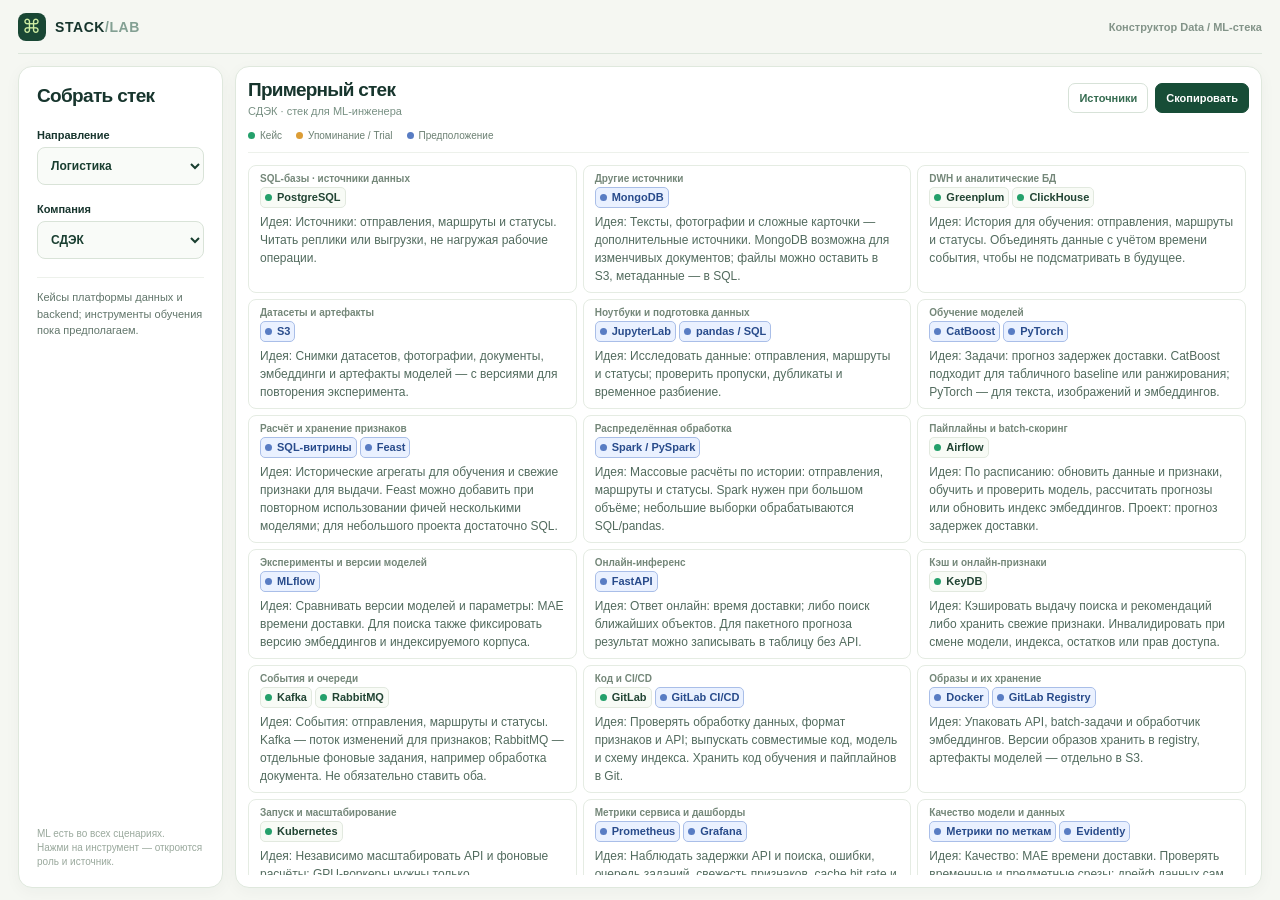
==== commit c04e891f: "Make proposed tools active and show full card descriptions" ====
--- a/index.html
+++ b/index.html
@@ -15,12 +15,12 @@
 .controls{padding:18px;display:flex;flex-direction:column}.controls h1{font-size:19px;letter-spacing:-.035em;margin:0 0 22px}.controls label{font-size:11px;font-weight:750;margin:0 0 6px}.controls select{height:38px;width:100%;margin-bottom:18px;padding:0 9px;border:1px solid #d9e3d8;border-radius:8px;background:#f9fbf8;color:#193e30;font-size:12px;font-weight:600}.controls select:focus-visible,button:focus-visible,a:focus-visible{outline:3px solid #86d0ad;outline-offset:2px}.company-context{margin:0;padding:11px 0;border-top:1px solid #edf1eb;color:#62766b;font-size:11px;line-height:1.5}.assumption{margin:auto 0 0;color:#9aa99d;font-size:10px;line-height:1.4}
 .results{min-height:0;padding:16px;display:flex;flex-direction:column}.results-top{flex:none;display:flex;justify-content:space-between;align-items:center;gap:15px}.results h2{font-size:19px;letter-spacing:-.04em;margin:0}.result-summary{font-size:11px;color:#789083;margin:4px 0 0}.actions{display:flex;gap:7px;flex:none}.actions button{border-radius:7px;padding:8px 10px;font-size:11px;font-weight:700}.secondary-button{border:1px solid #d7e2d8;background:#fff;color:#356b50}.secondary-button:hover{background:#f0f8ef}.copy-button{border:1px solid #174d37;background:#174d37;color:#fff}.copy-button:hover{background:#286f4e}
 .legend{flex:none;display:flex;gap:14px;flex-wrap:wrap;margin:13px 0 12px;padding-bottom:11px;border-bottom:1px solid #edf1eb;font-size:10px;color:#6c8073}.legend span{display:inline-flex;gap:5px;align-items:center}.status-dot{display:inline-block;width:7px;height:7px;flex:none;border-radius:50%;background:#a8b8aa}.status-dot.confirmed{background:#24a06b}.status-dot.analog{background:#e3a53d}.status-dot.proposed{background:#7187bc}.status-dot.deferred{background:#c0c9c2}
-.stack{flex:1;min-height:0;overflow-y:auto;display:grid;grid-template-columns:repeat(2,minmax(0,1fr));grid-auto-rows:minmax(58px,1fr);gap:6px;padding:0 3px 2px 0;scrollbar-color:#c5d4c6 transparent;scrollbar-width:thin}.stack-card{position:relative;min-width:0;min-height:0;border:1px solid #e5ece3;border-radius:8px;padding:7px 11px;background:#fff;overflow:hidden}.stack-card:hover{border-color:#9cc9aa;background:#fcfefb}.stack-card.deferred{background:#fafbf9}.card-top{display:flex;align-items:center;justify-content:space-between;gap:5px;padding-right:12px}.layer{overflow:hidden;text-overflow:ellipsis;white-space:nowrap;color:#748779;font-size:10px;font-weight:650}.tech{margin:4px 14px 1px 0;overflow:hidden;text-overflow:ellipsis;white-space:nowrap;color:#193e2e;font-size:14px;font-weight:750;line-height:1.15}.deferred .tech{color:#a0aaa1}.reason{margin:0 12px 0 0;overflow:hidden;text-overflow:ellipsis;white-space:nowrap;color:#85958a;font-size:10px;line-height:1.3}.card-source{position:absolute;right:9px;bottom:8px;font-size:14px;text-decoration:none;line-height:1}.card-source:hover{text-decoration:underline}
+.stack{flex:1;min-height:0;overflow-y:auto;display:grid;grid-template-columns:repeat(2,minmax(0,1fr));grid-auto-rows:max-content;align-content:start;gap:6px;padding:0 3px 2px 0;scrollbar-color:#c5d4c6 transparent;scrollbar-width:thin}.stack-card{position:relative;min-width:0;min-height:0;border:1px solid #e5ece3;border-radius:8px;padding:7px 11px;background:#fff;overflow:hidden}.stack-card:hover{border-color:#9cc9aa;background:#fcfefb}.stack-card.deferred{background:#fafbf9}.card-top{display:flex;align-items:center;justify-content:space-between;gap:5px;padding-right:12px}.layer{overflow-wrap:anywhere;white-space:normal;color:#748779;font-size:10px;font-weight:650}.tech{margin:4px 14px 1px 0;overflow-wrap:anywhere;white-space:normal;color:#193e2e;font-size:14px;font-weight:750;line-height:1.15}.deferred .tech{color:#a0aaa1}.reason{margin:5px 0 0;overflow-wrap:anywhere;white-space:normal;color:#526b5e;font-size:12px;line-height:1.5}.card-source{position:absolute;right:9px;bottom:8px;font-size:14px;text-decoration:none;line-height:1}.card-source:hover{text-decoration:underline}
 dialog{width:min(560px,calc(100% - 28px));max-height:min(650px,calc(100vh - 40px));border:1px solid #d8e7d8;border-radius:13px;padding:18px 20px;box-shadow:0 25px 75px #193b3050;color:#17352d}dialog::backdrop{background:#14291f99}.dialog-head{display:flex;justify-content:space-between;align-items:flex-start;gap:15px;padding-bottom:10px;border-bottom:1px solid #e8eee6}.dialog-head h2{font-size:18px;margin:0}.dialog-head p{font-size:11px;color:#718579;margin:5px 0 0;line-height:1.5}.dialog-head button{border:0;background:#f1f5ef;color:#4c6956;border-radius:6px;width:26px;height:26px;font-size:20px;line-height:1}.source-item{padding:12px 0;border-bottom:1px solid #edf1eb}.source-item a{font-size:12px;font-weight:700}.source-item p{font-size:11px;line-height:1.5;color:#6e8175;margin:5px 0 0}
 @media(max-width:760px){.shell{height:auto;min-height:100vh}.workspace{display:block;padding:10px 0}.controls{margin-bottom:10px}.controls h1{margin-bottom:15px}.controls select{margin-bottom:12px}.assumption{margin-top:10px}.results{min-height:0}.stack{overflow:visible;grid-auto-rows:minmax(64px,auto)}}
 @media(max-width:520px){.shell{padding:0 10px}.header-note{display:none}.results-top{align-items:flex-start;flex-direction:column}.legend{gap:7px 12px}.stack{grid-template-columns:1fr}.stack-card{min-height:62px}}
-.tools-row{display:flex;align-items:center;gap:5px;margin:3px 0;flex-wrap:wrap;min-height:21px}.tool-chip{display:inline-flex;align-items:center;gap:5px;max-width:100%;border:1px solid #e2e9df;border-radius:5px;padding:2px 5px;background:#f8fbf6;color:#214433;font-size:12px;font-weight:650;line-height:1.2;white-space:nowrap}.tool-chip:hover{border-color:#a6cbb1;background:#eef7e9}.tool-chip.optional{color:#7e8f83;background:#fafbf9;border-color:#edf0eb}.tool-chip.proposed{background:#f7f8fc}.status-dot.mentioned,.status-dot.trial{background:#dc9d36}.status-dot.optional{background:#b3beb5}.tool-detail{padding:13px 0;border-bottom:1px solid #e4ece1}.tool-detail>strong{font-size:14px}.detail-status{display:inline-block;margin-left:10px;font-size:10px;color:#60836b}.detail-status.proposed{color:#647eaf}.detail-status.mentioned,.detail-status.trial{color:#a46f21}.detail-status.optional{color:#88978a}.tool-detail>p{font-size:12px;line-height:1.5;color:#63776a}.tool-detail .source-item{border:0;padding-bottom:0}.stack-card{min-height:64px}.stack{grid-auto-rows:minmax(64px,1fr)}
-@media(min-width:1100px){.stack{grid-template-columns:repeat(3,minmax(0,1fr));grid-auto-rows:minmax(68px,1fr)}.tools-row{gap:3px}.tool-chip{font-size:11px;padding:2px 4px}.results{padding:12px}.workspace{grid-template-columns:205px minmax(0,1fr)}}
+.tools-row{display:flex;align-items:center;gap:5px;margin:3px 0;flex-wrap:wrap;min-height:21px}.tool-chip{display:inline-flex;align-items:center;gap:5px;max-width:100%;border:1px solid #e2e9df;border-radius:5px;padding:2px 5px;background:#f8fbf6;color:#214433;font-size:12px;font-weight:650;line-height:1.35;white-space:normal;overflow-wrap:anywhere;text-align:left}.tool-chip:hover{border-color:#a6cbb1;background:#eef7e9}.tool-chip.optional,.tool-chip.proposed{color:#284b8b;background:#eaf1ff;border-color:#a9bee8}.tool-chip.optional:hover,.tool-chip.proposed:hover{background:#dce8ff;border-color:#7897d0}.status-dot.mentioned,.status-dot.trial{background:#dc9d36}.status-dot.optional,.status-dot.proposed{background:#587cc3}.tool-detail{padding:13px 0;border-bottom:1px solid #e4ece1}.tool-detail>strong{font-size:14px}.detail-status{display:inline-block;margin-left:10px;font-size:10px;color:#60836b}.detail-status.proposed{color:#647eaf}.detail-status.mentioned,.detail-status.trial{color:#a46f21}.detail-status.optional,.detail-status.proposed{color:#365fa5}.tool-detail>p{font-size:12px;line-height:1.5;color:#63776a}.tool-detail .source-item{border:0;padding-bottom:0}.stack-card{min-height:64px}.stack{grid-auto-rows:max-content}
+@media(min-width:1100px){.stack{grid-template-columns:repeat(3,minmax(0,1fr));grid-auto-rows:max-content}.tools-row{gap:3px}.tool-chip{font-size:11px;padding:2px 4px}.results{padding:12px}.workspace{grid-template-columns:205px minmax(0,1fr)}}
 
 </style>
 </head>
@@ -47,7 +47,7 @@
           <div><h2 id="results-title">Примерный стек</h2><p id="summary" class="result-summary"></p></div>
           <div class="actions"><button id="sources-open" class="secondary-button" type="button">Источники</button><button id="copy" class="copy-button" type="button">Скопировать</button></div>
         </div>
-        <div class="legend"><span><i class="status-dot confirmed"></i>Кейс</span><span><i class="status-dot mentioned"></i>Упоминание / Trial</span><span><i class="status-dot proposed"></i>Предположение</span><span><i class="status-dot optional"></i>По задаче</span></div>
+        <div class="legend"><span><i class="status-dot confirmed"></i>Кейс</span><span><i class="status-dot mentioned"></i>Упоминание / Trial</span><span><i class="status-dot proposed"></i>Предположение</span></div>
         <p id="startup-error" class="startup-error" role="alert" hidden>Не удалось запустить конструктор</p><noscript>Для конструктора нужен JavaScript. Включите его в настройках браузера.</noscript><div id="stack" class="stack" aria-live="polite"></div>
       </section>
     </main>
@@ -237,7 +237,7 @@
   vector: {title:'Qdrant: поиск и рекомендации',url:'https://qdrant.tech/documentation/search/explore/'},
   features: {title:'Feast: онлайн-признаки',url:'https://docs.feast.dev/getting-started/components/online-store'}
 };
-const STATUS_LABELS = {confirmed:'Опубликованный кейс',mentioned:'Публичное упоминание',trial:'Trial в техрадаре',proposed:'Предположение',optional:'По задаче'};
+const STATUS_LABELS = {confirmed:'Опубликованный кейс',mentioned:'Публичное упоминание',trial:'Trial в техрадаре',proposed:'Предположение',optional:'Предположение · по задаче'};
 
 function buildStack(industryId, companyId) {
   const industry = INDUSTRIES.find(item => item.id === industryId) || INDUSTRIES[0];
